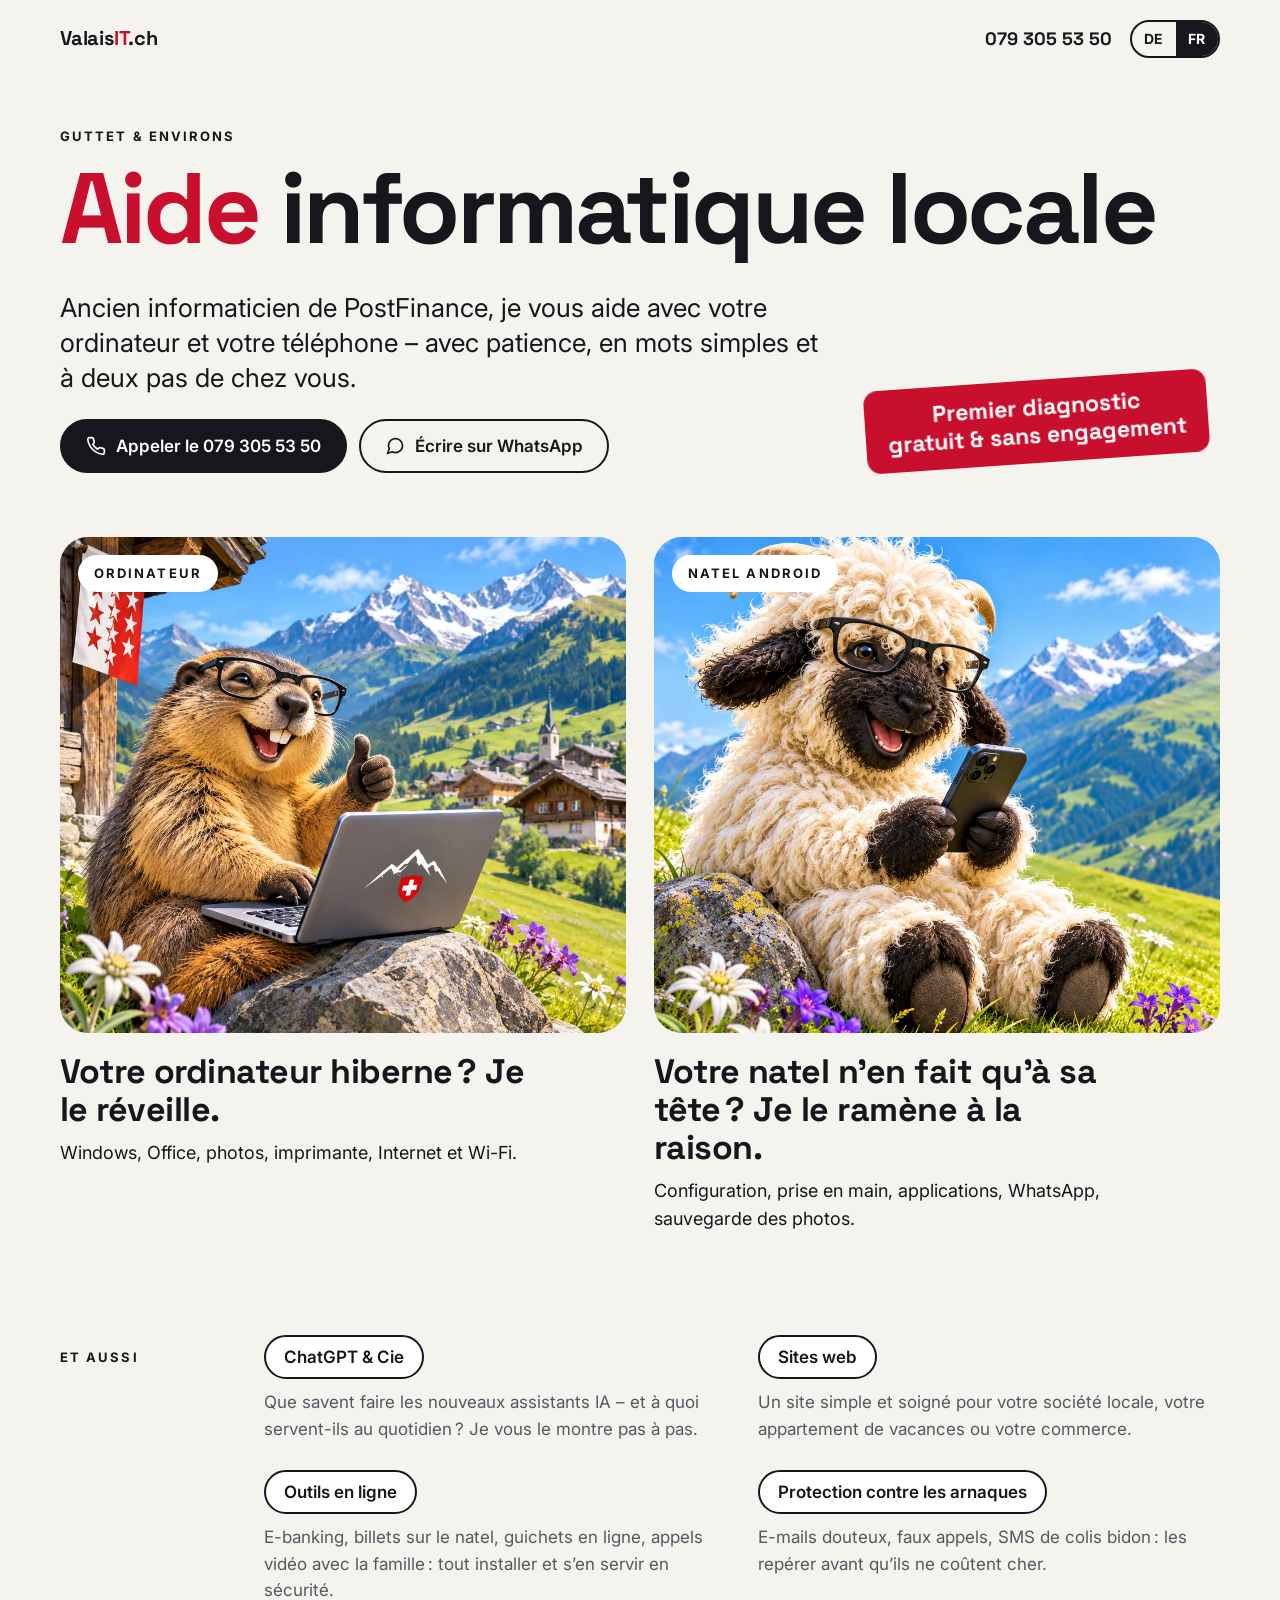
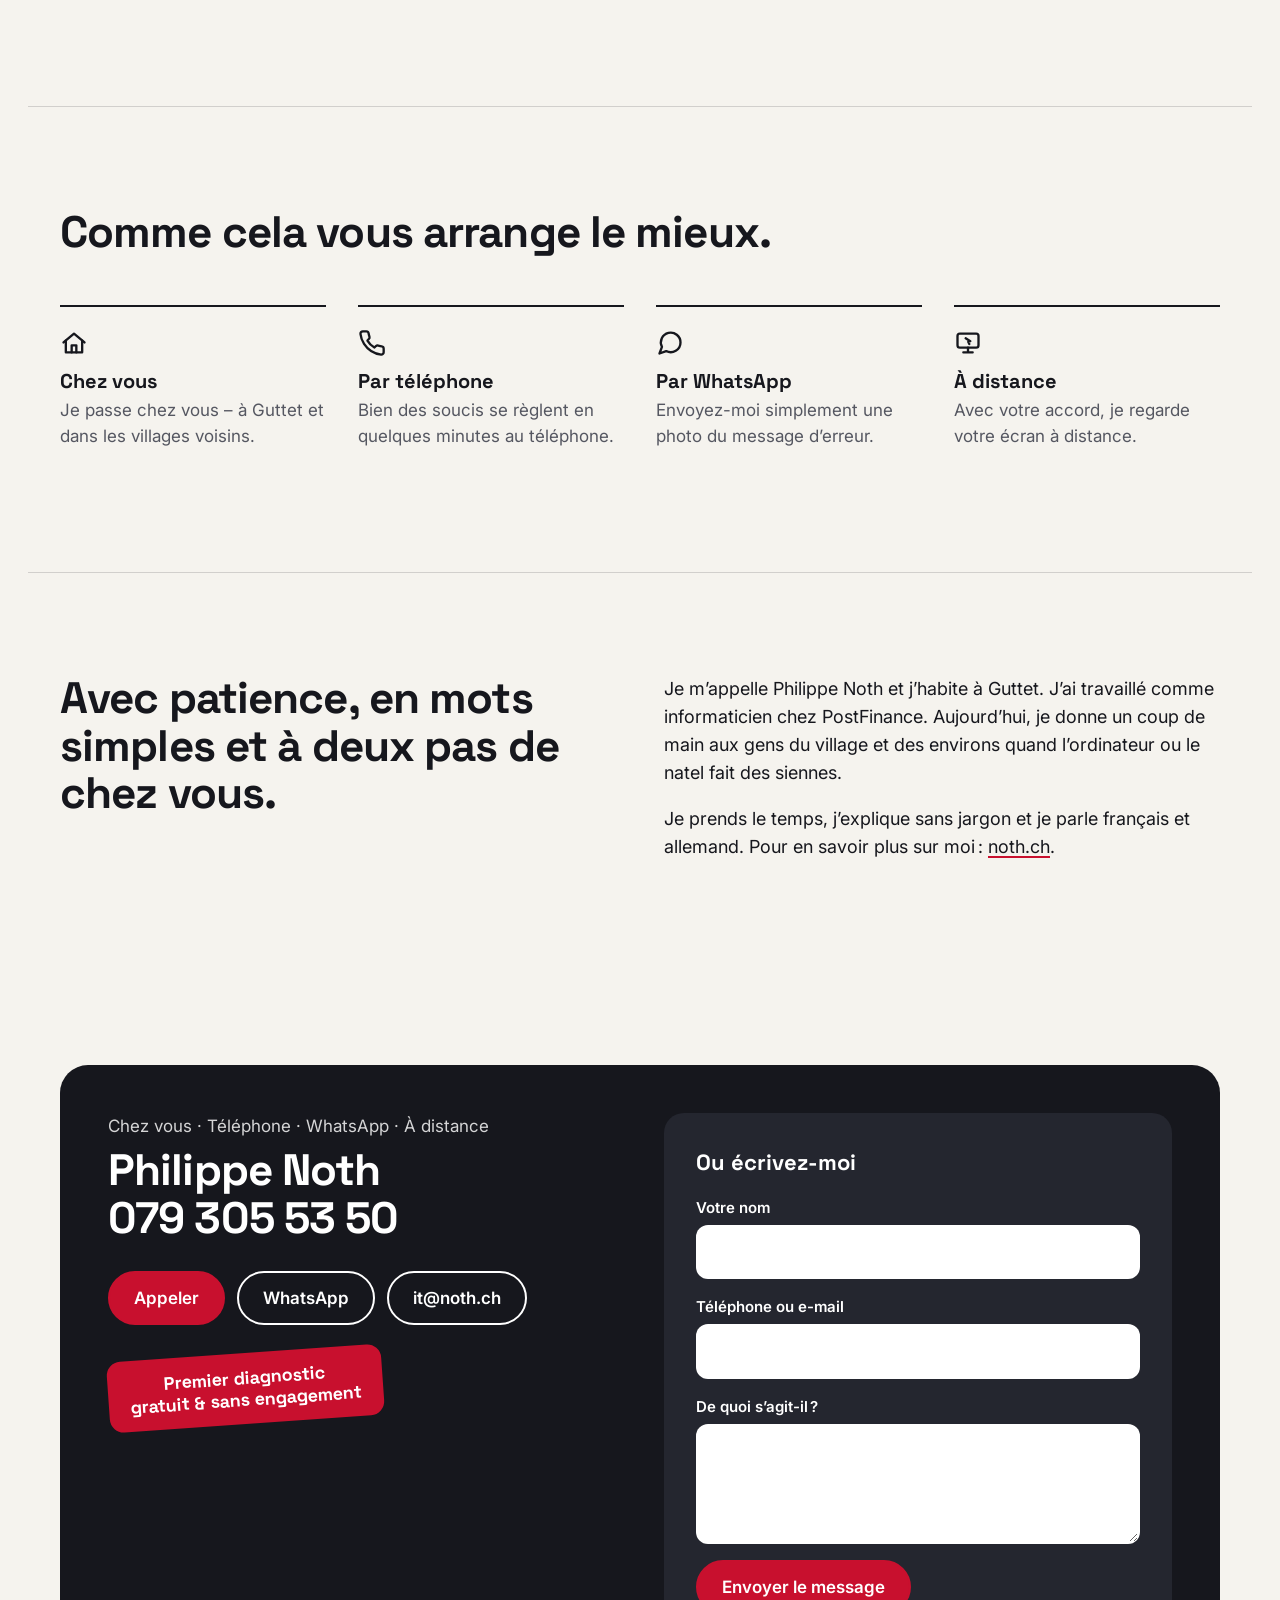
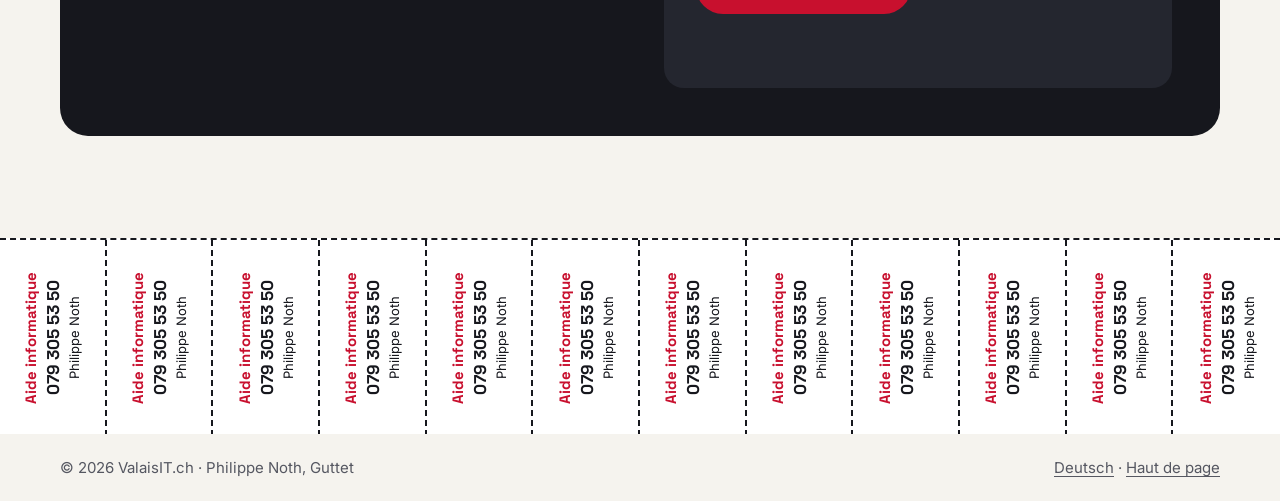
==== fr/index.html @ 15609f89 "Add bilingual one-page site for ValaisIT.ch Static DE/FR page based on the printed notice: hero, mar" ====
<!DOCTYPE html>
<html lang="fr-CH">
<head>
<meta charset="UTF-8">
<meta name="viewport" content="width=device-width, initial-scale=1.0">
<title>ValaisIT.ch – Aide informatique locale à Guttet et environs</title>
<meta name="description" content="Ancien informaticien de PostFinance, je vous aide avec votre ordinateur et votre téléphone – avec patience, en mots simples et à deux pas de chez vous. Premier diagnostic gratuit et sans engagement.">
<link rel="canonical" href="https://valaisit.ch/fr/">
<link rel="alternate" hreflang="de" href="https://valaisit.ch/de/">
<link rel="alternate" hreflang="fr" href="https://valaisit.ch/fr/">
<link rel="alternate" hreflang="x-default" href="https://valaisit.ch/de/">
<meta property="og:title" content="ValaisIT.ch – Aide informatique locale">
<meta property="og:description" content="Un coup de main pour l’ordinateur et le téléphone, à Guttet et environs. Premier diagnostic gratuit et sans engagement.">
<meta property="og:type" content="website">
<meta property="og:url" content="https://valaisit.ch/fr/">
<meta property="og:image" content="https://valaisit.ch/images/og.jpg">
<meta property="og:locale" content="fr_CH">
<link rel="icon" type="image/svg+xml" href="../assets/favicon.svg">
<link rel="preconnect" href="https://fonts.googleapis.com">
<link rel="preconnect" href="https://fonts.gstatic.com" crossorigin>
<link href="https://fonts.googleapis.com/css2?family=Inter:wght@400;600;700&family=Space+Grotesk:wght@700&display=swap" rel="stylesheet">
<link rel="stylesheet" href="../css/style.css">
<script type="application/ld+json">
{
  "@context": "https://schema.org",
  "@type": "LocalBusiness",
  "name": "ValaisIT.ch – Aide informatique locale",
  "url": "https://valaisit.ch/fr/",
  "image": "https://valaisit.ch/images/og.jpg",
  "telephone": "+41793055350",
  "email": "it@noth.ch",
  "founder": { "@type": "Person", "name": "Philippe Noth" },
  "address": { "@type": "PostalAddress", "addressLocality": "Guttet", "addressRegion": "VS", "addressCountry": "CH" },
  "areaServed": "Guttet et environs",
  "knowsLanguage": ["de", "fr"]
}
</script>
</head>
<body id="top">

<header class="wrap site-header">
  <a class="brand" href="index.html">Valais<span class="red">IT</span>.ch</a>
  <div class="header-tools">
    <a class="header-phone" href="tel:+41793055350">079 305 53 50</a>
    <nav class="lang-switch" aria-label="Langue">
      <a href="../de/index.html" lang="de" hreflang="de">DE</a>
      <a href="index.html" lang="fr" aria-current="true">FR</a>
    </nav>
  </div>
</header>

<main>

  <!-- HERO -->
  <section class="wrap hero">
    <span class="label">Guttet &amp; environs</span>
    <h1><span class="red">Aide</span> informatique locale</h1>
    <div class="hero-row">
      <div>
        <p class="lede">Ancien informaticien de PostFinance, je vous aide avec votre ordinateur et votre téléphone – avec patience, en mots simples et à deux pas de chez vous.</p>
        <div class="cta-row">
          <a class="btn btn-solid" href="tel:+41793055350">
            <svg viewBox="0 0 24 24" fill="none" stroke="currentColor" stroke-width="2" stroke-linecap="round" stroke-linejoin="round" aria-hidden="true"><path d="M22 16.9v3a2 2 0 0 1-2.2 2 19.8 19.8 0 0 1-8.6-3.1 19.5 19.5 0 0 1-6-6A19.8 19.8 0 0 1 2.1 4.2 2 2 0 0 1 4.1 2h3a2 2 0 0 1 2 1.7c.1 1 .4 1.9.7 2.8a2 2 0 0 1-.5 2.1L8.1 9.9a16 16 0 0 0 6 6l1.3-1.3a2 2 0 0 1 2.1-.4c.9.3 1.8.6 2.8.7a2 2 0 0 1 1.7 2z"/></svg>
            Appeler le 079 305 53 50
          </a>
          <a class="btn btn-line" href="https://wa.me/41793055350" rel="noopener">
            <svg viewBox="0 0 24 24" fill="none" stroke="currentColor" stroke-width="2" stroke-linecap="round" stroke-linejoin="round" aria-hidden="true"><path d="M21 11.5a8.4 8.4 0 0 1-12.3 7.4L3 21l2.1-5.7A8.4 8.4 0 1 1 21 11.5z"/></svg>
            Écrire sur WhatsApp
          </a>
        </div>
      </div>
      <p class="sticker">Premier diagnostic<br>gratuit &amp; sans engagement</p>
    </div>
  </section>

  <!-- DUO : MARMOTTE + MOUTON -->
  <section class="wrap duo" aria-label="Ordinateur et téléphone">
    <article>
      <div class="duo-figure">
        <img class="pos-marmot" src="../images/murmeltier-laptop.webp" width="1000" height="1094" alt="Une marmotte à lunettes, tout sourire, lève le pouce devant son ordinateur portable ; à l’arrière-plan, un village de montagne valaisan.">
        <span class="label">Ordinateur</span>
      </div>
      <h2>Votre ordinateur hiberne&#8239;? Je le réveille.</h2>
      <p>Windows, Office, photos, imprimante, Internet et Wi-Fi.</p>
    </article>
    <article>
      <div class="duo-figure">
        <img class="pos-sheep" src="../images/schaf-handy.webp" width="1000" height="1000" alt="Un mouton nez noir à lunettes, hilare, pianote sur un smartphone, assis dans un alpage.">
        <span class="label">Natel Android</span>
      </div>
      <h2>Votre natel n’en fait qu’à sa tête&#8239;? Je le ramène à la raison.</h2>
      <p>Configuration, prise en main, applications, WhatsApp, sauvegarde des photos.</p>
    </article>
  </section>

  <!-- ET AUSSI -->
  <section class="wrap band">
    <div class="also">
      <h2 class="label">Et aussi</h2>
      <ul class="also-list">
        <li>
          <span class="pill">ChatGPT &amp; Cie</span>
          <p>Que savent faire les nouveaux assistants IA – et à quoi servent-ils au quotidien&#8239;? Je vous le montre pas à pas.</p>
        </li>
        <li>
          <span class="pill">Sites web</span>
          <p>Un site simple et soigné pour votre société locale, votre appartement de vacances ou votre commerce.</p>
        </li>
        <li>
          <span class="pill">Outils en ligne</span>
          <p>E-banking, billets sur le natel, guichets en ligne, appels vidéo avec la famille&#8239;: tout installer et s’en servir en sécurité.</p>
        </li>
        <li>
          <span class="pill">Protection contre les arnaques</span>
          <p>E-mails douteux, faux appels, SMS de colis bidon&#8239;: les repérer avant qu’ils ne coûtent cher.</p>
        </li>
      </ul>
    </div>
  </section>

  <!-- COMMENT J’AIDE -->
  <section class="wrap band band-rule">
    <h2 class="h2">Comme cela vous arrange le mieux.</h2>
    <ul class="ways-list">
      <li>
        <svg viewBox="0 0 24 24" fill="none" stroke="currentColor" stroke-width="2" stroke-linecap="round" stroke-linejoin="round" aria-hidden="true"><path d="M3 11.5 12 4l9 7.5"/><path d="M5 10v10h14V10"/><path d="M10 20v-6h4v6"/></svg>
        <h3>Chez vous</h3>
        <p>Je passe chez vous – à Guttet et dans les villages voisins.</p>
      </li>
      <li>
        <svg viewBox="0 0 24 24" fill="none" stroke="currentColor" stroke-width="2" stroke-linecap="round" stroke-linejoin="round" aria-hidden="true"><path d="M22 16.9v3a2 2 0 0 1-2.2 2 19.8 19.8 0 0 1-8.6-3.1 19.5 19.5 0 0 1-6-6A19.8 19.8 0 0 1 2.1 4.2 2 2 0 0 1 4.1 2h3a2 2 0 0 1 2 1.7c.1 1 .4 1.9.7 2.8a2 2 0 0 1-.5 2.1L8.1 9.9a16 16 0 0 0 6 6l1.3-1.3a2 2 0 0 1 2.1-.4c.9.3 1.8.6 2.8.7a2 2 0 0 1 1.7 2z"/></svg>
        <h3>Par téléphone</h3>
        <p>Bien des soucis se règlent en quelques minutes au téléphone.</p>
      </li>
      <li>
        <svg viewBox="0 0 24 24" fill="none" stroke="currentColor" stroke-width="2" stroke-linecap="round" stroke-linejoin="round" aria-hidden="true"><path d="M21 11.5a8.4 8.4 0 0 1-12.3 7.4L3 21l2.1-5.7A8.4 8.4 0 1 1 21 11.5z"/></svg>
        <h3>Par WhatsApp</h3>
        <p>Envoyez-moi simplement une photo du message d’erreur.</p>
      </li>
      <li>
        <svg viewBox="0 0 24 24" fill="none" stroke="currentColor" stroke-width="2" stroke-linecap="round" stroke-linejoin="round" aria-hidden="true"><rect x="3" y="4" width="18" height="12" rx="2"/><path d="M8 20h8M12 16v4"/><path d="m10 8 4 2.5-1.8.5.9 1.8"/></svg>
        <h3>À distance</h3>
        <p>Avec votre accord, je regarde votre écran à distance.</p>
      </li>
    </ul>
  </section>

  <!-- À PROPOS -->
  <section class="wrap band band-rule">
    <div class="about">
      <h2 class="h2">Avec patience, en mots simples et à deux pas de chez vous.</h2>
      <div class="about-text">
        <p>Je m’appelle Philippe Noth et j’habite à Guttet. J’ai travaillé comme informaticien chez PostFinance. Aujourd’hui, je donne un coup de main aux gens du village et des environs quand l’ordinateur ou le natel fait des siennes.</p>
        <p>Je prends le temps, j’explique sans jargon et je parle français et allemand. Pour en savoir plus sur moi&#8239;: <a href="https://noth.ch" rel="noopener">noth.ch</a>.</p>
      </div>
    </div>
  </section>

  <!-- CONTACT -->
  <section class="wrap band" id="kontakt">
    <div class="contact-panel">
      <div>
        <p class="contact-modes">Chez vous · Téléphone · WhatsApp · À distance</p>
        <h2 class="contact-name">Philippe Noth<br><a href="tel:+41793055350">079 305 53 50</a></h2>
        <div class="contact-actions">
          <a class="btn btn-red" href="tel:+41793055350">Appeler</a>
          <a class="btn btn-line" href="https://wa.me/41793055350" rel="noopener">WhatsApp</a>
          <a class="btn btn-line" href="mailto:it@noth.ch">it@noth.ch</a>
        </div>
        <p class="contact-note"><span class="sticker">Premier diagnostic<br>gratuit &amp; sans engagement</span></p>
      </div>

      <form class="contact-form" action="../contact.php" method="post" data-contact-form
            data-ok="Message envoyé. Je vous réponds dès que possible."
            data-error="Le message n’a pas pu être envoyé. Appelez-moi au 079 305 53 50."
            data-sending="Envoi en cours…">
        <h3>Ou écrivez-moi</h3>
        <input type="hidden" name="lang" value="fr">
        <div class="hp" aria-hidden="true">
          <label for="website">Site web</label>
          <input type="text" id="website" name="website" tabindex="-1" autocomplete="off">
        </div>
        <div class="field">
          <label for="name">Votre nom</label>
          <input type="text" id="name" name="name" autocomplete="name" required maxlength="100">
        </div>
        <div class="field">
          <label for="reach">Téléphone ou e-mail</label>
          <input type="text" id="reach" name="reach" required maxlength="120">
        </div>
        <div class="field">
          <label for="message">De quoi s’agit-il&#8239;?</label>
          <textarea id="message" name="message" required maxlength="3000"></textarea>
        </div>
        <button class="btn btn-red" type="submit">Envoyer le message</button>
        <p class="form-status" role="status" aria-live="polite"></p>
      </form>
    </div>
  </section>

</main>

<!-- LANGUETTES DÉTACHABLES -->
<nav class="tearoff" aria-label="Numéro de téléphone à emporter">
  <a href="tel:+41793055350" aria-label="Appeler Philippe Noth, aide informatique : 079 305 53 50"><span><b>Aide informatique</b><strong>079 305 53 50</strong><small>Philippe Noth</small></span></a>
  <a href="tel:+41793055350" tabindex="-1" aria-hidden="true"><span><b>Aide informatique</b><strong>079 305 53 50</strong><small>Philippe Noth</small></span></a>
  <a href="tel:+41793055350" tabindex="-1" aria-hidden="true"><span><b>Aide informatique</b><strong>079 305 53 50</strong><small>Philippe Noth</small></span></a>
  <a href="tel:+41793055350" tabindex="-1" aria-hidden="true"><span><b>Aide informatique</b><strong>079 305 53 50</strong><small>Philippe Noth</small></span></a>
  <a href="tel:+41793055350" tabindex="-1" aria-hidden="true"><span><b>Aide informatique</b><strong>079 305 53 50</strong><small>Philippe Noth</small></span></a>
  <a href="tel:+41793055350" tabindex="-1" aria-hidden="true"><span><b>Aide informatique</b><strong>079 305 53 50</strong><small>Philippe Noth</small></span></a>
  <a href="tel:+41793055350" tabindex="-1" aria-hidden="true"><span><b>Aide informatique</b><strong>079 305 53 50</strong><small>Philippe Noth</small></span></a>
  <a href="tel:+41793055350" tabindex="-1" aria-hidden="true"><span><b>Aide informatique</b><strong>079 305 53 50</strong><small>Philippe Noth</small></span></a>
  <a href="tel:+41793055350" tabindex="-1" aria-hidden="true"><span><b>Aide informatique</b><strong>079 305 53 50</strong><small>Philippe Noth</small></span></a>
  <a href="tel:+41793055350" tabindex="-1" aria-hidden="true"><span><b>Aide informatique</b><strong>079 305 53 50</strong><small>Philippe Noth</small></span></a>
  <a href="tel:+41793055350" tabindex="-1" aria-hidden="true"><span><b>Aide informatique</b><strong>079 305 53 50</strong><small>Philippe Noth</small></span></a>
  <a href="tel:+41793055350" tabindex="-1" aria-hidden="true"><span><b>Aide informatique</b><strong>079 305 53 50</strong><small>Philippe Noth</small></span></a>
</nav>

<footer class="wrap site-footer">
  <span>© 2026 ValaisIT.ch · Philippe Noth, Guttet</span>
  <span><a href="../de/index.html" lang="de" hreflang="de">Deutsch</a> · <a href="#top">Haut de page</a></span>
</footer>

<script src="../js/script.js" defer></script>
</body>
</html>
---- css/style.css ----
/* ==========================================================================
   ValaisIT.ch — one stylesheet, no framework, no build step
   1. Tokens  2. Reset + base  3. Shared pieces  4. Header  5. Hero
   6. Duo (marmot + sheep)  7. Also  8. Ways  9. About  10. Contact
   11. Tear-off strip + footer  12. Motion  13. Breakpoints
   ========================================================================== */

/* ============ 1. TOKENS ============ */
:root {
  --paper: #F5F3EE;   /* notice-board paper */
  --white: #FFFFFF;
  --ink:   #16171D;   /* text + contact panel */
  --coal:  #24262F;   /* form panel on ink */
  --red:   #C8102E;   /* Valais red */
  --red-d: #A50D26;
  --muted: #555761;
  --rule:  rgba(22, 23, 29, 0.16);

  --display: 'Space Grotesk', system-ui, sans-serif;
  --body:    'Inter', system-ui, sans-serif;

  --wrap: 1160px;
  --gutter: 20px;
  --radius: 28px;
}

/* ============ 2. RESET + BASE ============ */
*, *::before, *::after { box-sizing: border-box; margin: 0; padding: 0; }
html { scroll-behavior: smooth; -webkit-text-size-adjust: 100%; }
body {
  font-family: var(--body);
  font-size: 1.0625rem;
  line-height: 1.55;
  background: var(--paper);
  color: var(--ink);
  -webkit-font-smoothing: antialiased;
}
a { color: inherit; }
img, svg { display: block; max-width: 100%; }
button, input, textarea { font: inherit; color: inherit; }
:focus-visible { outline: 3px solid var(--red); outline-offset: 3px; border-radius: 4px; }

/* ============ 3. SHARED PIECES ============ */
.wrap {
  width: 100%;
  max-width: calc(var(--wrap) + 2 * var(--gutter));
  margin-inline: auto;
  padding-inline: var(--gutter);
}
.band { padding-block: clamp(56px, 8vw, 104px); }
.band-rule { border-top: 1px solid var(--rule); }

.red { color: var(--red); }

/* small tracked label — taken straight from the printed notice */
.label {
  font-size: 0.8125rem;
  font-weight: 700;
  letter-spacing: 0.16em;
  text-transform: uppercase;
}

.h2 {
  font-family: var(--display);
  font-weight: 700;
  font-size: clamp(1.75rem, 3.6vw, 2.75rem);
  line-height: 1.08;
  letter-spacing: -0.02em;
  max-width: 20em;
}

.btn {
  display: inline-flex;
  align-items: center;
  gap: 10px;
  min-height: 52px;
  padding: 12px 24px;
  border: 2px solid var(--ink);
  border-radius: 999px;
  font-weight: 600;
  font-size: 1.0625rem;
  text-decoration: none;
  cursor: pointer;
  transition: background-color .15s ease, color .15s ease, border-color .15s ease;
}
.btn svg { width: 20px; height: 20px; flex-shrink: 0; }
.btn-solid { background: var(--ink); color: var(--white); }
.btn-line  { background: transparent; color: var(--ink); }
.btn-red   { background: var(--red); border-color: var(--red); color: var(--white); }
@media (hover: hover) {
  .btn-solid:hover { background: var(--red); border-color: var(--red); }
  .btn-line:hover  { background: var(--ink); color: var(--white); }
  .btn-red:hover   { background: var(--red-d); border-color: var(--red-d); }
}

/* the red "first diagnosis free" sticker */
.sticker {
  display: inline-block;
  padding: 14px 22px;
  background: var(--red);
  color: var(--white);
  border-radius: 14px;
  font-family: var(--display);
  font-weight: 700;
  font-size: clamp(1.125rem, 2vw, 1.4375rem);
  line-height: 1.2;
  text-align: center;
  transform: rotate(-4deg);
}

/* ============ 4. HEADER ============ */
.site-header {
  display: flex;
  align-items: center;
  justify-content: space-between;
  gap: 16px;
  padding-block: 20px;
}
.brand {
  font-family: var(--display);
  font-weight: 700;
  font-size: 1.25rem;
  letter-spacing: -0.01em;
  text-decoration: none;
}
.header-tools { display: flex; align-items: center; gap: 18px; }
.lang-switch {
  display: flex;
  border: 2px solid var(--ink);
  border-radius: 999px;
  overflow: hidden;
  font-weight: 700;
  font-size: 0.875rem;
}
.lang-switch a {
  padding: 6px 12px;
  text-decoration: none;
  letter-spacing: 0.04em;
}
.lang-switch a[aria-current="true"] { background: var(--ink); color: var(--white); }
.lang-switch a:focus-visible { outline-offset: -3px; }
.header-phone {
  display: none;
  font-family: var(--display);
  font-weight: 700;
  font-size: 1.125rem;
  text-decoration: none;
  white-space: nowrap;
}
@media (hover: hover) { .header-phone:hover { color: var(--red); } }

/* ============ 5. HERO ============ */
.hero { padding-top: clamp(20px, 4vw, 48px); padding-bottom: clamp(36px, 5vw, 64px); }
.hero .label { display: block; margin-bottom: 14px; }
.hero h1 {
  font-family: var(--display);
  font-weight: 700;
  font-size: clamp(2.5rem, 10.6vw, 6.25rem);
  line-height: 0.98;
  letter-spacing: -0.035em;
  hyphens: manual;
}
.hero-row {
  display: flex;
  flex-direction: column;
  gap: 28px;
  margin-top: clamp(20px, 3vw, 32px);
}
.lede {
  font-size: clamp(1.1875rem, 2.3vw, 1.625rem);
  line-height: 1.35;
  max-width: 31em;
}
.cta-row { display: flex; flex-wrap: wrap; gap: 12px; margin-top: 24px; }
.hero .sticker { align-self: flex-start; margin-left: 6px; }

/* ============ 6. DUO ============ */
.duo { display: grid; gap: 40px 28px; }
.duo-figure {
  position: relative;
  border-radius: var(--radius);
  overflow: hidden;
  aspect-ratio: 8 / 7;
  background: #9CC3E6;
}
.duo-figure img { width: 100%; height: 100%; object-fit: cover; }
.duo-figure .pos-marmot { object-position: 50% 22%; }
.duo-figure .pos-sheep  { object-position: 50% 30%; }
.duo-figure .label {
  position: absolute;
  top: 18px; left: 18px;
  padding: 8px 16px;
  background: var(--white);
  border-radius: 999px;
}
.duo h2 {
  margin-top: 20px;
  font-family: var(--display);
  font-weight: 700;
  font-size: clamp(1.5rem, 2.8vw, 2.125rem);
  line-height: 1.12;
  letter-spacing: -0.015em;
  max-width: 14em;
}
.duo p { margin-top: 10px; max-width: 26em; font-size: 1.125rem; }

/* ============ 7. ALSO ============ */
.also { display: grid; gap: 24px; }
.also-list { list-style: none; display: grid; gap: 28px 32px; }
.also-list li { max-width: 30em; }
.pill {
  display: inline-block;
  padding: 7px 18px;
  border: 2px solid var(--ink);
  border-radius: 999px;
  background: var(--white);
  font-weight: 600;
  font-size: 1.0625rem;
}
.also-list p { margin-top: 10px; color: var(--muted); }

/* ============ 8. WAYS ============ */
.ways-list { list-style: none; display: grid; gap: 0 32px; margin-top: clamp(28px, 4vw, 48px); }
.ways-list li {
  display: grid;
  grid-template-columns: 36px 1fr;
  gap: 4px 16px;
  padding-block: 20px;
  border-top: 2px solid var(--ink);
}
.ways-list svg { width: 28px; height: 28px; grid-row: span 2; margin-top: 2px; }
.ways-list h3 { font-family: var(--display); font-weight: 700; font-size: 1.25rem; line-height: 1.2; }
.ways-list p { color: var(--muted); grid-column: 2; }

/* ============ 9. ABOUT ============ */
.about { display: grid; gap: 24px; }
.about-text { max-width: 36em; font-size: 1.125rem; }
.about-text p + p { margin-top: 1em; }
.about-text a { text-decoration-color: var(--red); text-decoration-thickness: 2px; text-underline-offset: 3px; }

/* ============ 10. CONTACT ============ */
.contact-panel {
  display: grid;
  gap: 36px;
  padding: clamp(24px, 4vw, 48px);
  background: var(--ink);
  color: var(--white);
  border-radius: var(--radius);
}
.contact-modes { color: rgba(255, 255, 255, 0.82); }
.contact-name {
  margin-top: 6px;
  font-family: var(--display);
  font-weight: 700;
  font-size: clamp(1.75rem, 4.4vw, 2.75rem);
  line-height: 1.1;
  letter-spacing: -0.02em;
}
.contact-name a { text-decoration: none; white-space: nowrap; }
@media (hover: hover) { .contact-name a:hover { text-decoration: underline; text-decoration-color: var(--red); } }
.contact-actions { display: flex; flex-wrap: wrap; gap: 12px; margin-top: 28px; }
.contact-panel .btn-line { border-color: var(--white); color: var(--white); }
@media (hover: hover) { .contact-panel .btn-line:hover { background: var(--white); color: var(--ink); } }
.contact-panel :focus-visible { outline-color: var(--white); }
.contact-note { margin-top: 28px; }
.contact-note .sticker { font-size: 1.125rem; }

.contact-form {
  display: grid;
  gap: 16px;
  padding: clamp(20px, 3vw, 32px);
  background: var(--coal);
  border-radius: 20px;
}
.contact-form h3 { font-family: var(--display); font-weight: 700; font-size: 1.375rem; }
.field { display: grid; gap: 6px; }
.field label { font-weight: 600; font-size: 0.9375rem; }
.field input, .field textarea {
  width: 100%;
  padding: 12px 14px;
  background: var(--white);
  color: var(--ink);
  border: 2px solid transparent;
  border-radius: 12px;
}
.field textarea { min-height: 120px; resize: vertical; }
.field input:focus-visible, .field textarea:focus-visible { outline: none; border-color: var(--red); box-shadow: 0 0 0 3px rgba(255,255,255,.5); }
.hp { position: absolute; left: -9999px; width: 1px; height: 1px; overflow: hidden; }
.form-status { min-height: 1.5em; font-weight: 600; }
.form-status[data-state="ok"]    { color: #9BE3B0; }
.form-status[data-state="error"] { color: #FFB3BE; }
.contact-form .btn { justify-self: start; }
.contact-form .btn[disabled] { opacity: .6; cursor: progress; }

/* ============ 11. TEAR-OFF STRIP + FOOTER ============ */
.tearoff {
  display: flex;
  flex-wrap: wrap;
  height: 196px;
  overflow: hidden;
  border-top: 2px dashed var(--ink);
  background: var(--white);
}
.tearoff a {
  flex: 1 0 92px;
  height: 196px;
  display: flex;
  align-items: center;
  justify-content: center;
  border-right: 2px dashed var(--ink);
  text-decoration: none;
  transform-origin: 50% 0;
  transition: transform .2s ease, background-color .2s ease;
}
.tearoff a:last-child { border-right: 0; }
.tearoff span {
  writing-mode: vertical-rl;
  transform: rotate(180deg);
  display: flex;
  flex-direction: column;
  align-items: center;
  gap: 2px;
  line-height: 1.25;
  white-space: nowrap;
}
.tearoff b { font-family: var(--display); font-weight: 700; font-size: 0.9375rem; color: var(--red); }
.tearoff strong { font-family: var(--display); font-weight: 700; font-size: 1.0625rem; }
.tearoff small { font-size: 0.8125rem; }
@media (hover: hover) {
  .tearoff a:hover { transform: rotate(2.5deg) translateY(8px); background: var(--paper); }
}
.tearoff a:focus-visible { outline-offset: -5px; }

.site-footer {
  display: flex;
  flex-wrap: wrap;
  justify-content: space-between;
  gap: 8px 24px;
  padding-block: 22px;
  font-size: 0.9375rem;
  color: var(--muted);
}
.site-footer a { text-underline-offset: 3px; }

/* ============ 12. MOTION ============ */
/* one moment only: the sticker gets slapped onto the page */
@keyframes stamp {
  0%   { opacity: 0; transform: rotate(-16deg) scale(1.7); }
  70%  { opacity: 1; transform: rotate(-3deg) scale(0.96); }
  100% { opacity: 1; transform: rotate(-4deg) scale(1); }
}
.hero .sticker { animation: stamp .45s cubic-bezier(.2, .9, .3, 1.2) .6s both; }
@media (prefers-reduced-motion: reduce) {
  html { scroll-behavior: auto; }
  .hero .sticker { animation: none; }
  .tearoff a, .btn { transition: none; }
  .tearoff a:hover { transform: none; }
}

/* ============ 13. BREAKPOINTS ============ */
@media (min-width: 640px) {
  :root { --gutter: 32px; }
  .header-phone { display: block; }
  .duo { grid-template-columns: 1fr 1fr; }
  .also-list { grid-template-columns: 1fr 1fr; }
  .ways-list { grid-template-columns: 1fr 1fr; }
}
@media (min-width: 900px) {
  .hero-row { flex-direction: row; align-items: flex-end; justify-content: space-between; }
  .hero .sticker { align-self: flex-end; margin: 0 12px 10px 0; flex-shrink: 0; }
  .also { grid-template-columns: 180px 1fr; }
  .also > .label { padding-top: 12px; }
  .about { grid-template-columns: 1fr 1fr; gap: 48px; }
  .contact-panel { grid-template-columns: 1fr 1fr; gap: 48px; align-items: start; }
}
@media (min-width: 1024px) {
  .ways-list { grid-template-columns: repeat(4, 1fr); }
  .ways-list li { grid-template-columns: 1fr; }
  .ways-list svg { grid-row: auto; margin-bottom: 8px; }
  .ways-list p { grid-column: 1; }
}
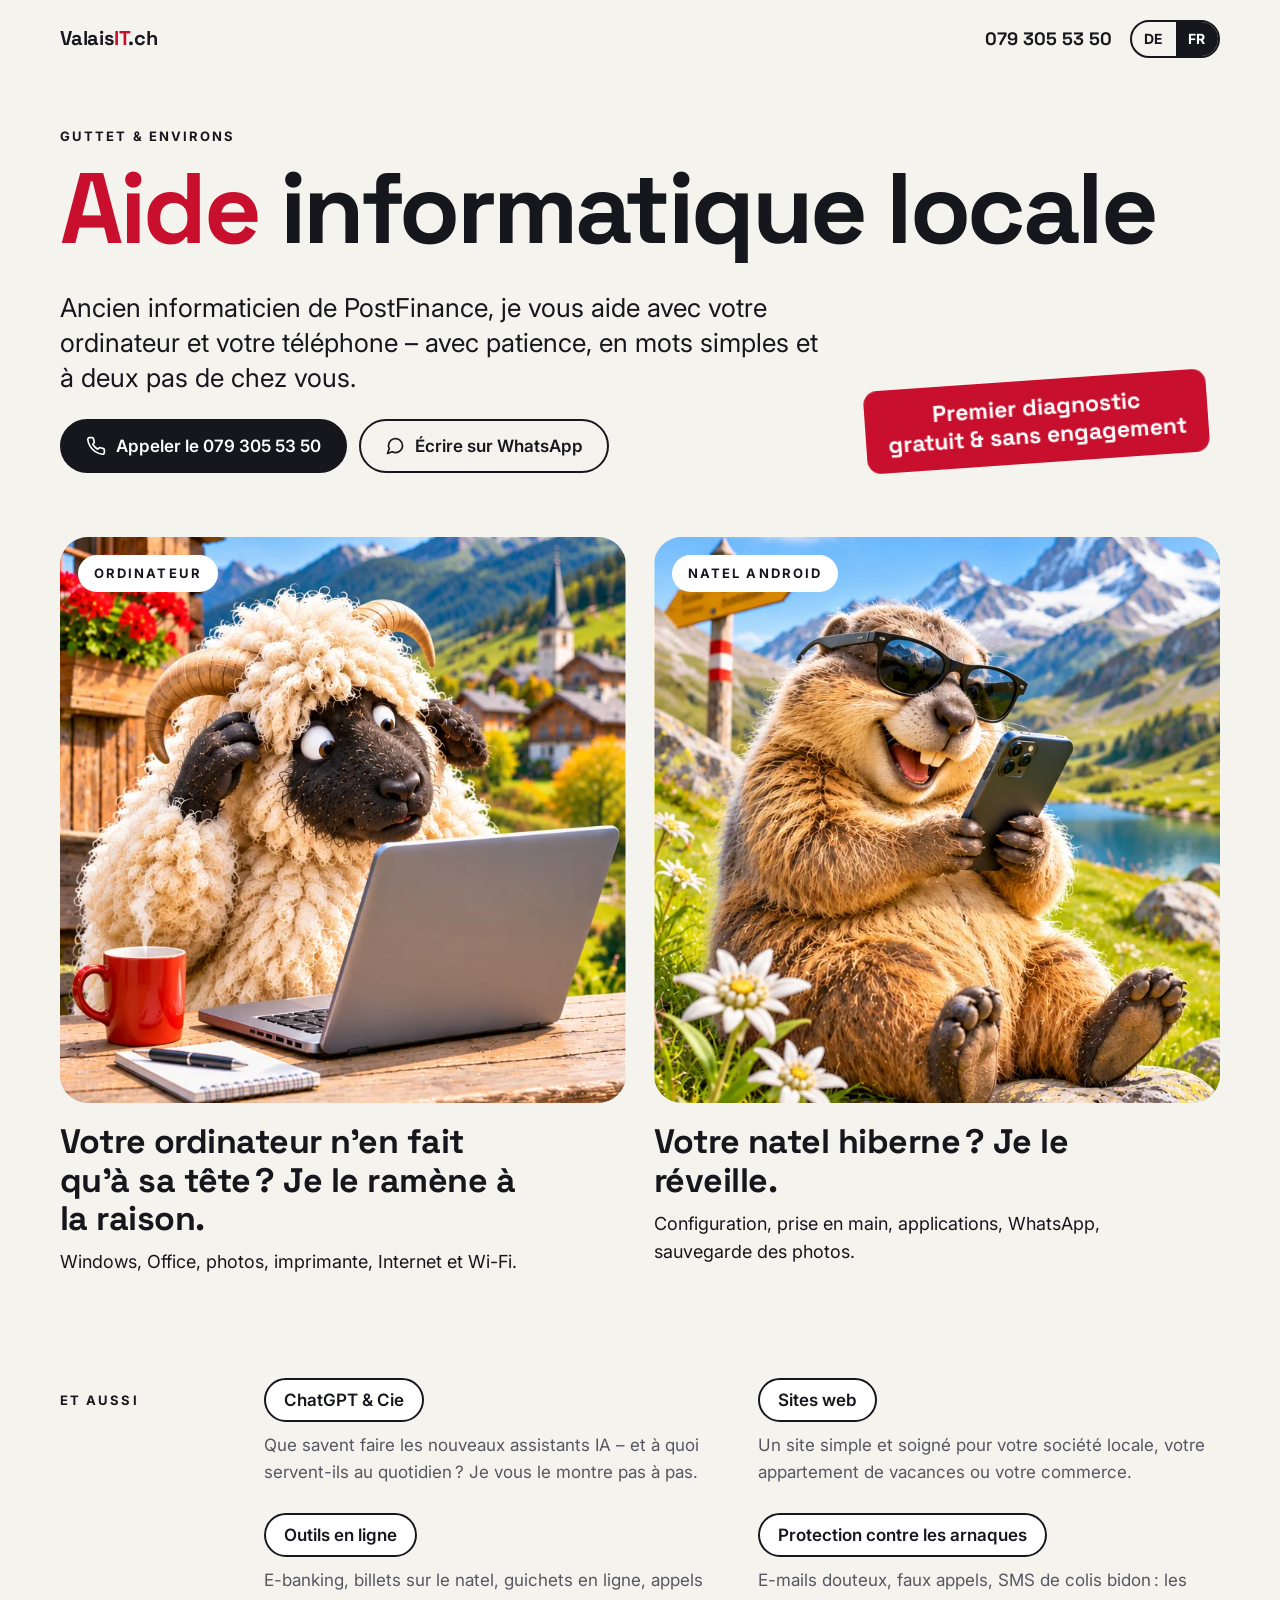
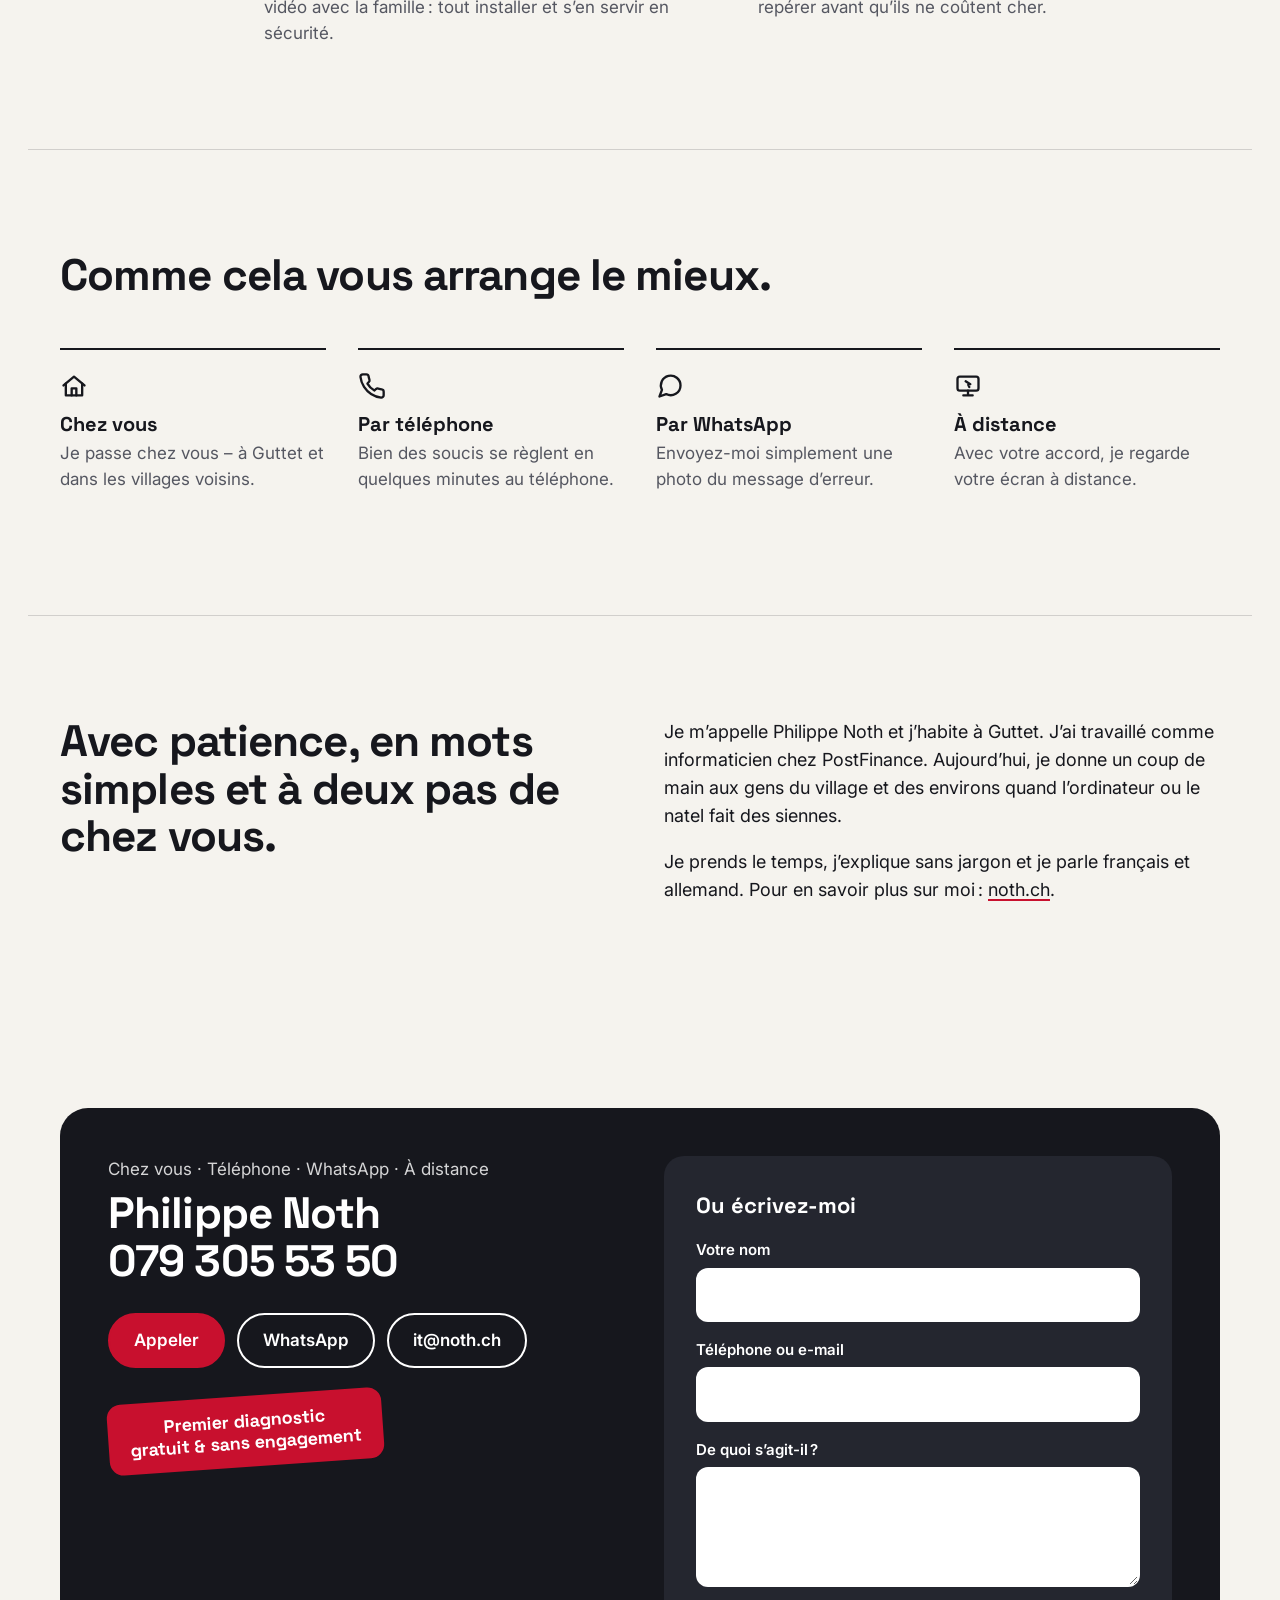
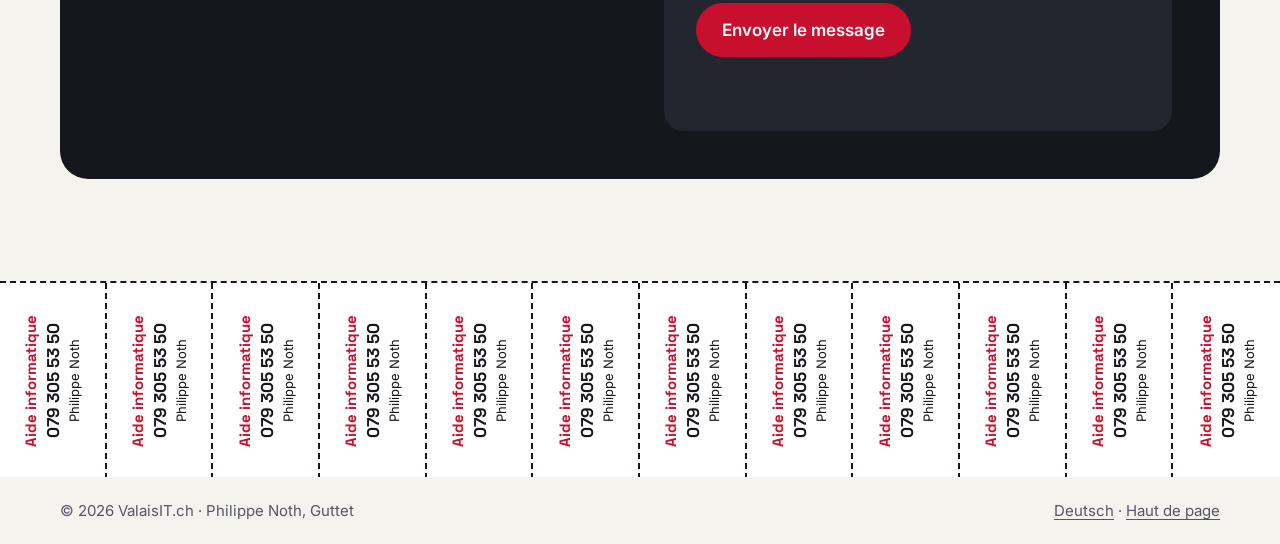
==== commit e131abfd: "Add coming-soon teaser and switch to new sheep and marmot images - coming-soon.html: bilingual tease" ====
--- a/fr/index.html
+++ b/fr/index.html
@@ -73,22 +73,22 @@
     </div>
   </section>
 
-  <!-- DUO : MARMOTTE + MOUTON -->
+  <!-- DUO : MOUTON + MARMOTTE -->
   <section class="wrap duo" aria-label="Ordinateur et téléphone">
     <article>
       <div class="duo-figure">
-        <img class="pos-marmot" src="../images/murmeltier-laptop.webp" width="1000" height="1094" alt="Une marmotte à lunettes, tout sourire, lève le pouce devant son ordinateur portable ; à l’arrière-plan, un village de montagne valaisan.">
+        <img class="pos-sheep" src="../images/schaf-laptop.webp" width="760" height="1024" alt="Un mouton nez noir perplexe se gratte la tête devant un ordinateur portable ; à l’arrière-plan, un village de montagne valaisan.">
         <span class="label">Ordinateur</span>
       </div>
-      <h2>Votre ordinateur hiberne&#8239;? Je le réveille.</h2>
+      <h2>Votre ordinateur n’en fait qu’à sa tête&#8239;? Je le ramène à la raison.</h2>
       <p>Windows, Office, photos, imprimante, Internet et Wi-Fi.</p>
     </article>
     <article>
       <div class="duo-figure">
-        <img class="pos-sheep" src="../images/schaf-handy.webp" width="1000" height="1000" alt="Un mouton nez noir à lunettes, hilare, pianote sur un smartphone, assis dans un alpage.">
+        <img class="pos-marmot" src="../images/murmeltier-handy.webp" width="760" height="1024" alt="Une marmotte hilare à lunettes de soleil pianote sur un smartphone, assise dans un alpage.">
         <span class="label">Natel Android</span>
       </div>
-      <h2>Votre natel n’en fait qu’à sa tête&#8239;? Je le ramène à la raison.</h2>
+      <h2>Votre natel hiberne&#8239;? Je le réveille.</h2>
       <p>Configuration, prise en main, applications, WhatsApp, sauvegarde des photos.</p>
     </article>
   </section>
--- a/css/style.css
+++ b/css/style.css
@@ -180,12 +180,12 @@
   position: relative;
   border-radius: var(--radius);
   overflow: hidden;
-  aspect-ratio: 8 / 7;
+  aspect-ratio: 1 / 1;
   background: #9CC3E6;
 }
 .duo-figure img { width: 100%; height: 100%; object-fit: cover; }
-.duo-figure .pos-marmot { object-position: 50% 22%; }
-.duo-figure .pos-sheep  { object-position: 50% 30%; }
+.duo-figure .pos-marmot { object-position: 50% 45%; }
+.duo-figure .pos-sheep  { object-position: 50% 58%; }
 .duo-figure .label {
   position: absolute;
   top: 18px; left: 18px;
@@ -342,6 +342,27 @@
 }
 .site-footer a { text-underline-offset: 3px; }
 
+/* ============ 11b. COMING SOON (coming-soon.html) ============ */
+/* Bilingual teaser: German line first, French line right under it. */
+.soon-fr {
+  font-family: var(--display);
+  font-weight: 700;
+  font-size: clamp(1.625rem, 5.6vw, 3.5rem);
+  line-height: 1.05;
+  letter-spacing: -0.025em;
+}
+.hero .label span { white-space: nowrap; }
+.soon-duo h2 { max-width: none; }
+.soon-duo h2 span { display: block; color: var(--muted); text-wrap: balance; }
+.soon-close {
+  font-family: var(--display);
+  font-weight: 700;
+  font-size: clamp(2rem, 6.4vw, 4.25rem);
+  line-height: 1.05;
+  letter-spacing: -0.03em;
+}
+.soon-close span { display: block; color: var(--red); }
+
 /* ============ 12. MOTION ============ */
 /* one moment only: the sticker gets slapped onto the page */
 @keyframes stamp {
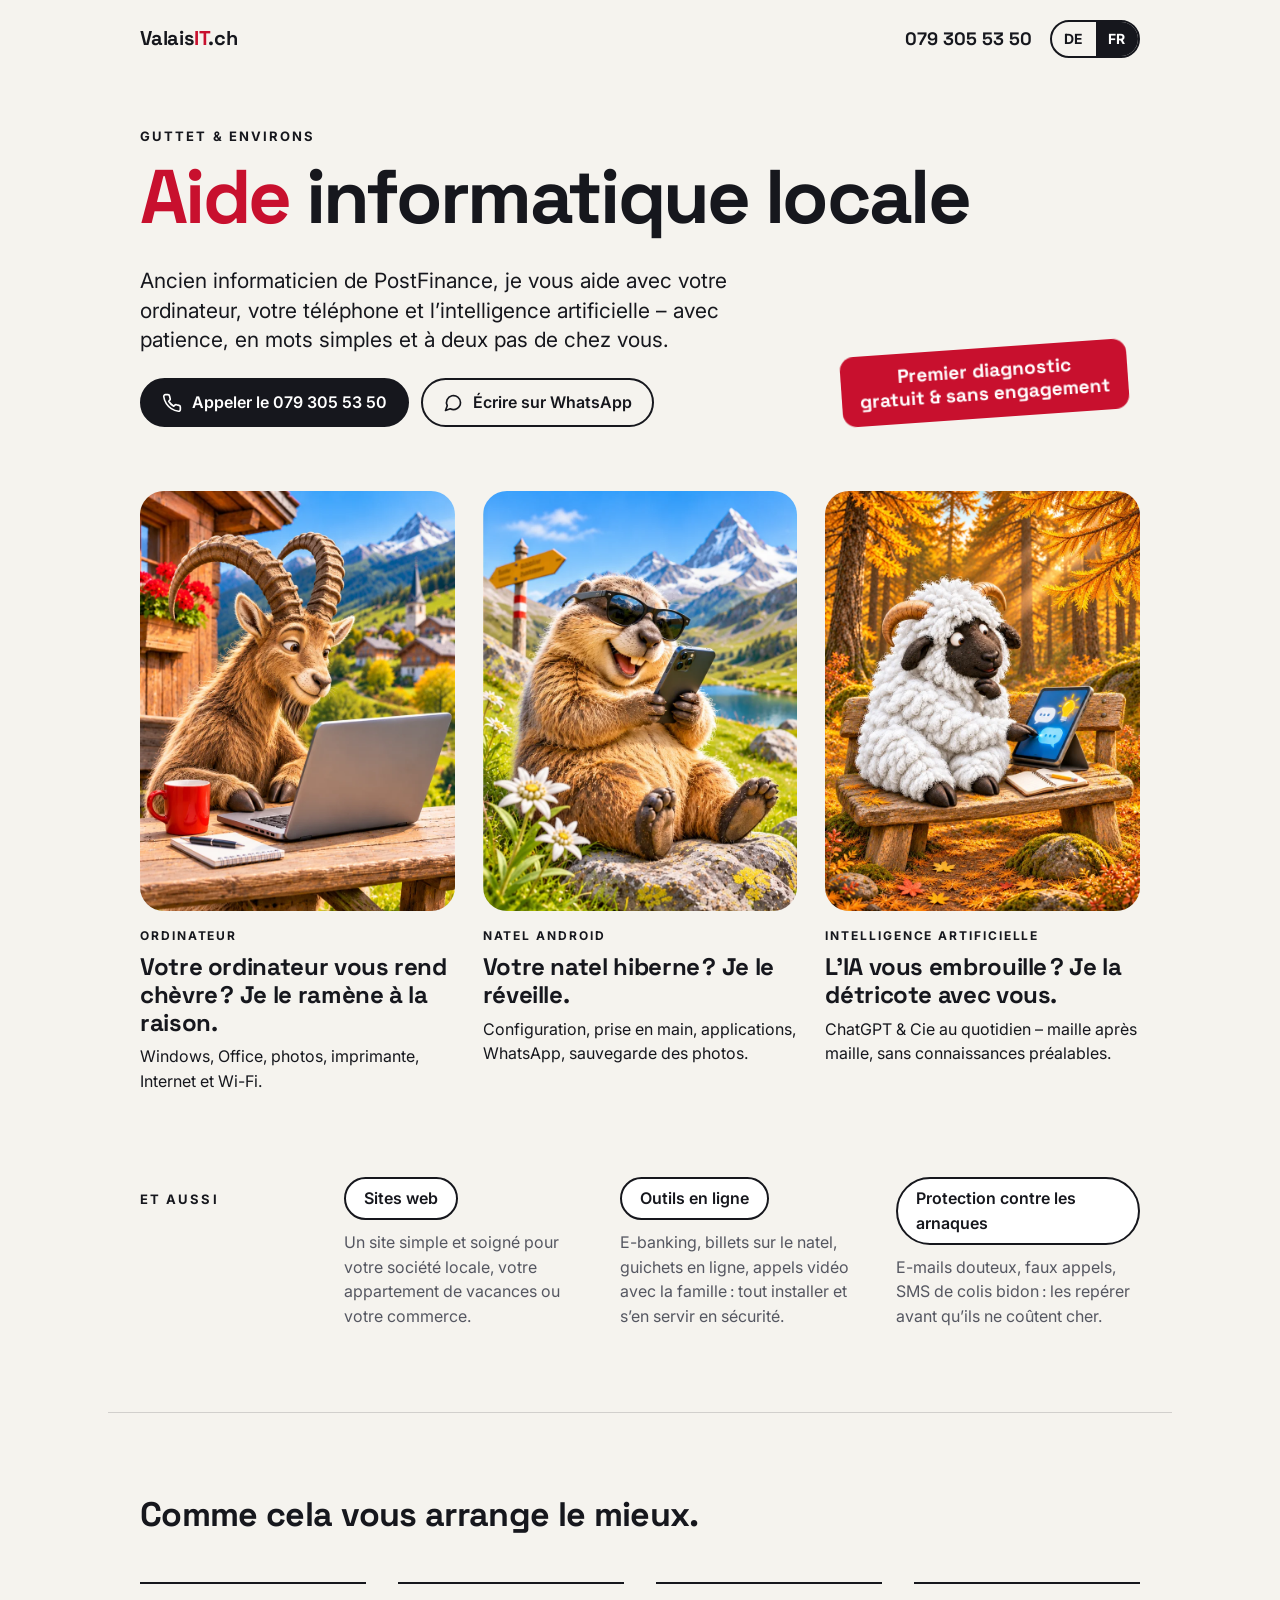
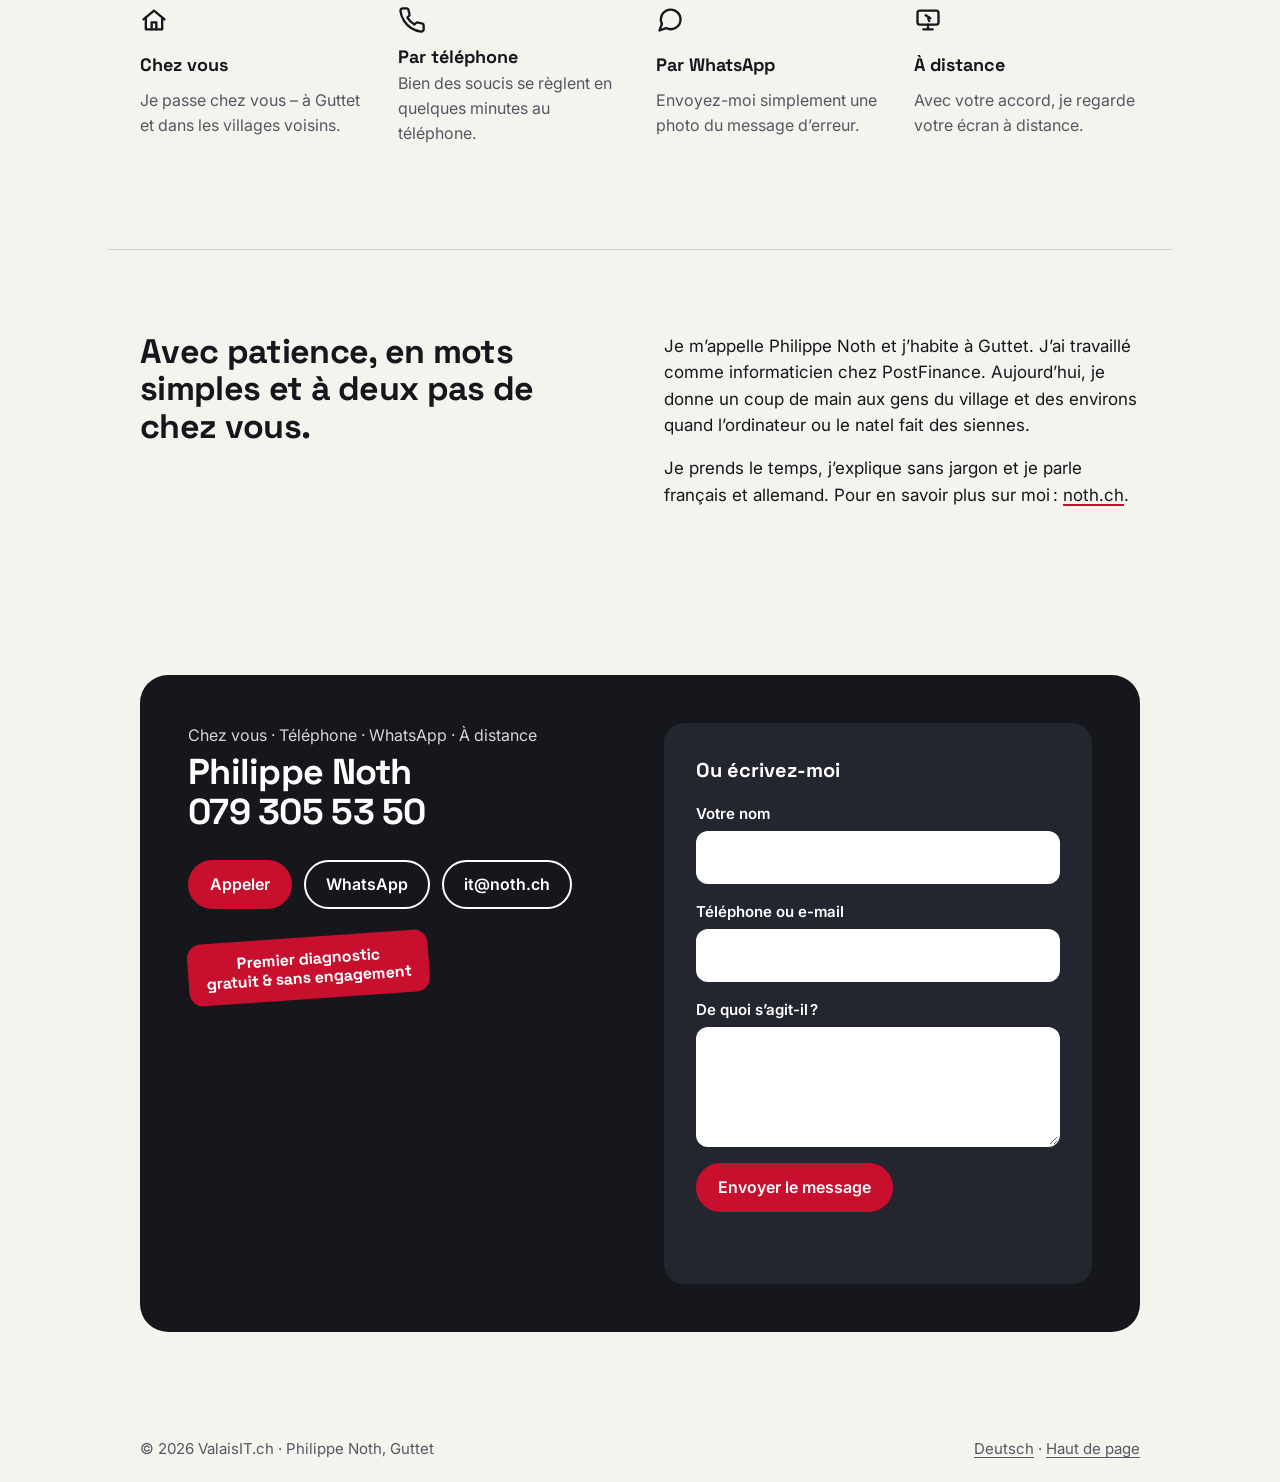
==== commit b7cbf6df: "Add ibex as third character and remove tear-off strip - Ibex for computers, marmot for phones, sheep" ====
--- a/fr/index.html
+++ b/fr/index.html
@@ -4,13 +4,13 @@
 <meta charset="UTF-8">
 <meta name="viewport" content="width=device-width, initial-scale=1.0">
 <title>ValaisIT.ch – Aide informatique locale à Guttet et environs</title>
-<meta name="description" content="Ancien informaticien de PostFinance, je vous aide avec votre ordinateur et votre téléphone – avec patience, en mots simples et à deux pas de chez vous. Premier diagnostic gratuit et sans engagement.">
+<meta name="description" content="Ancien informaticien de PostFinance, je vous aide avec votre ordinateur, votre téléphone et l’intelligence artificielle – avec patience, en mots simples et à deux pas de chez vous. Premier diagnostic gratuit et sans engagement.">
 <link rel="canonical" href="https://valaisit.ch/fr/">
 <link rel="alternate" hreflang="de" href="https://valaisit.ch/de/">
 <link rel="alternate" hreflang="fr" href="https://valaisit.ch/fr/">
 <link rel="alternate" hreflang="x-default" href="https://valaisit.ch/de/">
 <meta property="og:title" content="ValaisIT.ch – Aide informatique locale">
-<meta property="og:description" content="Un coup de main pour l’ordinateur et le téléphone, à Guttet et environs. Premier diagnostic gratuit et sans engagement.">
+<meta property="og:description" content="Un coup de main pour l’ordinateur, le téléphone et l’IA, à Guttet et environs. Premier diagnostic gratuit et sans engagement.">
 <meta property="og:type" content="website">
 <meta property="og:url" content="https://valaisit.ch/fr/">
 <meta property="og:image" content="https://valaisit.ch/images/og.jpg">
@@ -57,7 +57,7 @@
     <h1><span class="red">Aide</span> informatique locale</h1>
     <div class="hero-row">
       <div>
-        <p class="lede">Ancien informaticien de PostFinance, je vous aide avec votre ordinateur et votre téléphone – avec patience, en mots simples et à deux pas de chez vous.</p>
+        <p class="lede">Ancien informaticien de PostFinance, je vous aide avec votre ordinateur, votre téléphone et l’intelligence artificielle – avec patience, en mots simples et à deux pas de chez vous.</p>
         <div class="cta-row">
           <a class="btn btn-solid" href="tel:+41793055350">
             <svg viewBox="0 0 24 24" fill="none" stroke="currentColor" stroke-width="2" stroke-linecap="round" stroke-linejoin="round" aria-hidden="true"><path d="M22 16.9v3a2 2 0 0 1-2.2 2 19.8 19.8 0 0 1-8.6-3.1 19.5 19.5 0 0 1-6-6A19.8 19.8 0 0 1 2.1 4.2 2 2 0 0 1 4.1 2h3a2 2 0 0 1 2 1.7c.1 1 .4 1.9.7 2.8a2 2 0 0 1-.5 2.1L8.1 9.9a16 16 0 0 0 6 6l1.3-1.3a2 2 0 0 1 2.1-.4c.9.3 1.8.6 2.8.7a2 2 0 0 1 1.7 2z"/></svg>
@@ -73,23 +73,37 @@
     </div>
   </section>
 
-  <!-- DUO : MOUTON + MARMOTTE -->
-  <section class="wrap duo" aria-label="Ordinateur et téléphone">
+  <!-- TRIO : BOUQUETIN, MARMOTTE, MOUTON -->
+  <section class="wrap trio" aria-label="Ordinateur, natel et intelligence artificielle">
     <article>
-      <div class="duo-figure">
-        <img class="pos-sheep" src="../images/schaf-laptop.webp" width="760" height="1024" alt="Un mouton nez noir perplexe se gratte la tête devant un ordinateur portable ; à l’arrière-plan, un village de montagne valaisan.">
+      <div class="trio-figure">
+        <img src="../images/steinbock-laptop.webp" width="760" height="1024" alt="Un bouquetin aux grandes cornes, attablé devant un chalet valaisan, regarde son ordinateur portable d’un air curieux.">
+      </div>
+      <div>
         <span class="label">Ordinateur</span>
-      </div>
-      <h2>Votre ordinateur n’en fait qu’à sa tête&#8239;? Je le ramène à la raison.</h2>
-      <p>Windows, Office, photos, imprimante, Internet et Wi-Fi.</p>
+        <h2>Votre ordinateur vous rend chèvre&#8239;? Je le ramène à la raison.</h2>
+        <p>Windows, Office, photos, imprimante, Internet et Wi-Fi.</p>
+      </div>
     </article>
     <article>
-      <div class="duo-figure">
-        <img class="pos-marmot" src="../images/murmeltier-handy.webp" width="760" height="1024" alt="Une marmotte hilare à lunettes de soleil pianote sur un smartphone, assise dans un alpage.">
+      <div class="trio-figure">
+        <img src="../images/murmeltier-handy.webp" width="760" height="1024" alt="Une marmotte hilare à lunettes de soleil pianote sur un smartphone, assise dans un alpage.">
+      </div>
+      <div>
         <span class="label">Natel Android</span>
-      </div>
-      <h2>Votre natel hiberne&#8239;? Je le réveille.</h2>
-      <p>Configuration, prise en main, applications, WhatsApp, sauvegarde des photos.</p>
+        <h2>Votre natel hiberne&#8239;? Je le réveille.</h2>
+        <p>Configuration, prise en main, applications, WhatsApp, sauvegarde des photos.</p>
+      </div>
+    </article>
+    <article>
+      <div class="trio-figure">
+        <img src="../images/schaf-tablet.webp" width="760" height="1024" alt="Un mouton nez noir, assis sur un banc dans une forêt de mélèzes en automne, tapote d’un air songeur une tablette où s’affichent des bulles de dialogue et une ampoule.">
+      </div>
+      <div>
+        <span class="label">Intelligence artificielle</span>
+        <h2>L’IA vous embrouille&#8239;? Je la détricote avec vous.</h2>
+        <p>ChatGPT &amp; Cie au quotidien – maille après maille, sans connaissances préalables.</p>
+      </div>
     </article>
   </section>
 
@@ -98,10 +112,6 @@
     <div class="also">
       <h2 class="label">Et aussi</h2>
       <ul class="also-list">
-        <li>
-          <span class="pill">ChatGPT &amp; Cie</span>
-          <p>Que savent faire les nouveaux assistants IA – et à quoi servent-ils au quotidien&#8239;? Je vous le montre pas à pas.</p>
-        </li>
         <li>
           <span class="pill">Sites web</span>
           <p>Un site simple et soigné pour votre société locale, votre appartement de vacances ou votre commerce.</p>
@@ -200,22 +210,6 @@
 
 </main>
 
-<!-- LANGUETTES DÉTACHABLES -->
-<nav class="tearoff" aria-label="Numéro de téléphone à emporter">
-  <a href="tel:+41793055350" aria-label="Appeler Philippe Noth, aide informatique : 079 305 53 50"><span><b>Aide informatique</b><strong>079 305 53 50</strong><small>Philippe Noth</small></span></a>
-  <a href="tel:+41793055350" tabindex="-1" aria-hidden="true"><span><b>Aide informatique</b><strong>079 305 53 50</strong><small>Philippe Noth</small></span></a>
-  <a href="tel:+41793055350" tabindex="-1" aria-hidden="true"><span><b>Aide informatique</b><strong>079 305 53 50</strong><small>Philippe Noth</small></span></a>
-  <a href="tel:+41793055350" tabindex="-1" aria-hidden="true"><span><b>Aide informatique</b><strong>079 305 53 50</strong><small>Philippe Noth</small></span></a>
-  <a href="tel:+41793055350" tabindex="-1" aria-hidden="true"><span><b>Aide informatique</b><strong>079 305 53 50</strong><small>Philippe Noth</small></span></a>
-  <a href="tel:+41793055350" tabindex="-1" aria-hidden="true"><span><b>Aide informatique</b><strong>079 305 53 50</strong><small>Philippe Noth</small></span></a>
-  <a href="tel:+41793055350" tabindex="-1" aria-hidden="true"><span><b>Aide informatique</b><strong>079 305 53 50</strong><small>Philippe Noth</small></span></a>
-  <a href="tel:+41793055350" tabindex="-1" aria-hidden="true"><span><b>Aide informatique</b><strong>079 305 53 50</strong><small>Philippe Noth</small></span></a>
-  <a href="tel:+41793055350" tabindex="-1" aria-hidden="true"><span><b>Aide informatique</b><strong>079 305 53 50</strong><small>Philippe Noth</small></span></a>
-  <a href="tel:+41793055350" tabindex="-1" aria-hidden="true"><span><b>Aide informatique</b><strong>079 305 53 50</strong><small>Philippe Noth</small></span></a>
-  <a href="tel:+41793055350" tabindex="-1" aria-hidden="true"><span><b>Aide informatique</b><strong>079 305 53 50</strong><small>Philippe Noth</small></span></a>
-  <a href="tel:+41793055350" tabindex="-1" aria-hidden="true"><span><b>Aide informatique</b><strong>079 305 53 50</strong><small>Philippe Noth</small></span></a>
-</nav>
-
 <footer class="wrap site-footer">
   <span>© 2026 ValaisIT.ch · Philippe Noth, Guttet</span>
   <span><a href="../de/index.html" lang="de" hreflang="de">Deutsch</a> · <a href="#top">Haut de page</a></span>
--- a/css/style.css
+++ b/css/style.css
@@ -1,8 +1,8 @@
 /* ==========================================================================
    ValaisIT.ch — one stylesheet, no framework, no build step
    1. Tokens  2. Reset + base  3. Shared pieces  4. Header  5. Hero
-   6. Duo (marmot + sheep)  7. Also  8. Ways  9. About  10. Contact
-   11. Tear-off strip + footer  12. Motion  13. Breakpoints
+   6. Trio (ibex, marmot, sheep)  7. Also  8. Ways  9. About  10. Contact
+   11. Footer  12. Motion  13. Breakpoints
    ========================================================================== */
 
 /* ============ 1. TOKENS ============ */
@@ -19,7 +19,7 @@
   --display: 'Space Grotesk', system-ui, sans-serif;
   --body:    'Inter', system-ui, sans-serif;
 
-  --wrap: 1160px;
+  --wrap: 1000px;
   --gutter: 20px;
   --radius: 28px;
 }
@@ -29,7 +29,7 @@
 html { scroll-behavior: smooth; -webkit-text-size-adjust: 100%; }
 body {
   font-family: var(--body);
-  font-size: 1.0625rem;
+  font-size: 1rem;
   line-height: 1.55;
   background: var(--paper);
   color: var(--ink);
@@ -47,7 +47,7 @@
   margin-inline: auto;
   padding-inline: var(--gutter);
 }
-.band { padding-block: clamp(56px, 8vw, 104px); }
+.band { padding-block: clamp(44px, 6.5vw, 84px); }
 .band-rule { border-top: 1px solid var(--rule); }
 
 .red { color: var(--red); }
@@ -63,8 +63,8 @@
 .h2 {
   font-family: var(--display);
   font-weight: 700;
-  font-size: clamp(1.75rem, 3.6vw, 2.75rem);
-  line-height: 1.08;
+  font-size: clamp(1.5rem, 3vw, 2.125rem);
+  line-height: 1.1;
   letter-spacing: -0.02em;
   max-width: 20em;
 }
@@ -73,12 +73,12 @@
   display: inline-flex;
   align-items: center;
   gap: 10px;
-  min-height: 52px;
-  padding: 12px 24px;
+  min-height: 46px;
+  padding: 10px 20px;
   border: 2px solid var(--ink);
   border-radius: 999px;
   font-weight: 600;
-  font-size: 1.0625rem;
+  font-size: 1rem;
   text-decoration: none;
   cursor: pointer;
   transition: background-color .15s ease, color .15s ease, border-color .15s ease;
@@ -96,13 +96,13 @@
 /* the red "first diagnosis free" sticker */
 .sticker {
   display: inline-block;
-  padding: 14px 22px;
+  padding: 12px 18px;
   background: var(--red);
   color: var(--white);
   border-radius: 14px;
   font-family: var(--display);
   font-weight: 700;
-  font-size: clamp(1.125rem, 2vw, 1.4375rem);
+  font-size: clamp(1rem, 1.7vw, 1.1875rem);
   line-height: 1.2;
   text-align: center;
   transform: rotate(-4deg);
@@ -155,7 +155,7 @@
 .hero h1 {
   font-family: var(--display);
   font-weight: 700;
-  font-size: clamp(2.5rem, 10.6vw, 6.25rem);
+  font-size: clamp(2.125rem, 8.6vw, 4.75rem);
   line-height: 0.98;
   letter-spacing: -0.035em;
   hyphens: manual;
@@ -167,42 +167,38 @@
   margin-top: clamp(20px, 3vw, 32px);
 }
 .lede {
-  font-size: clamp(1.1875rem, 2.3vw, 1.625rem);
-  line-height: 1.35;
+  font-size: clamp(1.0625rem, 1.9vw, 1.3125rem);
+  line-height: 1.4;
   max-width: 31em;
 }
 .cta-row { display: flex; flex-wrap: wrap; gap: 12px; margin-top: 24px; }
 .hero .sticker { align-self: flex-start; margin-left: 6px; }
 
-/* ============ 6. DUO ============ */
-.duo { display: grid; gap: 40px 28px; }
-.duo-figure {
-  position: relative;
-  border-radius: var(--radius);
+/* ============ 6. TRIO (ibex, marmot, sheep) ============ */
+/* Below 760px each card is a row: picture left, text right. From 760px: three columns. */
+.trio { display: grid; gap: 28px; }
+.trio article {
+  display: grid;
+  grid-template-columns: 42% 1fr;
+  gap: 16px;
+  align-items: center;
+}
+.trio-figure {
+  border-radius: 20px;
   overflow: hidden;
-  aspect-ratio: 1 / 1;
+  aspect-ratio: 3 / 4;
   background: #9CC3E6;
 }
-.duo-figure img { width: 100%; height: 100%; object-fit: cover; }
-.duo-figure .pos-marmot { object-position: 50% 45%; }
-.duo-figure .pos-sheep  { object-position: 50% 58%; }
-.duo-figure .label {
-  position: absolute;
-  top: 18px; left: 18px;
-  padding: 8px 16px;
-  background: var(--white);
-  border-radius: 999px;
-}
-.duo h2 {
-  margin-top: 20px;
-  font-family: var(--display);
-  font-weight: 700;
-  font-size: clamp(1.5rem, 2.8vw, 2.125rem);
-  line-height: 1.12;
+.trio-figure img { width: 100%; height: 100%; object-fit: cover; }
+.trio .label { display: block; margin-bottom: 8px; font-size: 0.75rem; }
+.trio h2 {
+  font-family: var(--display);
+  font-weight: 700;
+  font-size: clamp(1.125rem, 2.1vw, 1.5rem);
+  line-height: 1.15;
   letter-spacing: -0.015em;
-  max-width: 14em;
-}
-.duo p { margin-top: 10px; max-width: 26em; font-size: 1.125rem; }
+}
+.trio p { margin-top: 8px; }
 
 /* ============ 7. ALSO ============ */
 .also { display: grid; gap: 24px; }
@@ -215,7 +211,7 @@
   border-radius: 999px;
   background: var(--white);
   font-weight: 600;
-  font-size: 1.0625rem;
+  font-size: 1rem;
 }
 .also-list p { margin-top: 10px; color: var(--muted); }
 
@@ -229,12 +225,12 @@
   border-top: 2px solid var(--ink);
 }
 .ways-list svg { width: 28px; height: 28px; grid-row: span 2; margin-top: 2px; }
-.ways-list h3 { font-family: var(--display); font-weight: 700; font-size: 1.25rem; line-height: 1.2; }
+.ways-list h3 { font-family: var(--display); font-weight: 700; font-size: 1.125rem; line-height: 1.2; }
 .ways-list p { color: var(--muted); grid-column: 2; }
 
 /* ============ 9. ABOUT ============ */
 .about { display: grid; gap: 24px; }
-.about-text { max-width: 36em; font-size: 1.125rem; }
+.about-text { max-width: 36em; font-size: 1.0625rem; }
 .about-text p + p { margin-top: 1em; }
 .about-text a { text-decoration-color: var(--red); text-decoration-thickness: 2px; text-underline-offset: 3px; }
 
@@ -252,7 +248,7 @@
   margin-top: 6px;
   font-family: var(--display);
   font-weight: 700;
-  font-size: clamp(1.75rem, 4.4vw, 2.75rem);
+  font-size: clamp(1.5rem, 3.6vw, 2.25rem);
   line-height: 1.1;
   letter-spacing: -0.02em;
 }
@@ -263,7 +259,7 @@
 @media (hover: hover) { .contact-panel .btn-line:hover { background: var(--white); color: var(--ink); } }
 .contact-panel :focus-visible { outline-color: var(--white); }
 .contact-note { margin-top: 28px; }
-.contact-note .sticker { font-size: 1.125rem; }
+.contact-note .sticker { font-size: 1rem; }
 
 .contact-form {
   display: grid;
@@ -272,7 +268,7 @@
   background: var(--coal);
   border-radius: 20px;
 }
-.contact-form h3 { font-family: var(--display); font-weight: 700; font-size: 1.375rem; }
+.contact-form h3 { font-family: var(--display); font-weight: 700; font-size: 1.25rem; }
 .field { display: grid; gap: 6px; }
 .field label { font-weight: 600; font-size: 0.9375rem; }
 .field input, .field textarea {
@@ -292,45 +288,7 @@
 .contact-form .btn { justify-self: start; }
 .contact-form .btn[disabled] { opacity: .6; cursor: progress; }
 
-/* ============ 11. TEAR-OFF STRIP + FOOTER ============ */
-.tearoff {
-  display: flex;
-  flex-wrap: wrap;
-  height: 196px;
-  overflow: hidden;
-  border-top: 2px dashed var(--ink);
-  background: var(--white);
-}
-.tearoff a {
-  flex: 1 0 92px;
-  height: 196px;
-  display: flex;
-  align-items: center;
-  justify-content: center;
-  border-right: 2px dashed var(--ink);
-  text-decoration: none;
-  transform-origin: 50% 0;
-  transition: transform .2s ease, background-color .2s ease;
-}
-.tearoff a:last-child { border-right: 0; }
-.tearoff span {
-  writing-mode: vertical-rl;
-  transform: rotate(180deg);
-  display: flex;
-  flex-direction: column;
-  align-items: center;
-  gap: 2px;
-  line-height: 1.25;
-  white-space: nowrap;
-}
-.tearoff b { font-family: var(--display); font-weight: 700; font-size: 0.9375rem; color: var(--red); }
-.tearoff strong { font-family: var(--display); font-weight: 700; font-size: 1.0625rem; }
-.tearoff small { font-size: 0.8125rem; }
-@media (hover: hover) {
-  .tearoff a:hover { transform: rotate(2.5deg) translateY(8px); background: var(--paper); }
-}
-.tearoff a:focus-visible { outline-offset: -5px; }
-
+/* ============ 11. FOOTER ============ */
 .site-footer {
   display: flex;
   flex-wrap: wrap;
@@ -347,17 +305,16 @@
 .soon-fr {
   font-family: var(--display);
   font-weight: 700;
-  font-size: clamp(1.625rem, 5.6vw, 3.5rem);
+  font-size: clamp(1.375rem, 4.4vw, 2.5rem);
   line-height: 1.05;
   letter-spacing: -0.025em;
 }
 .hero .label span { white-space: nowrap; }
-.soon-duo h2 { max-width: none; }
-.soon-duo h2 span { display: block; color: var(--muted); text-wrap: balance; }
+.soon-trio h2 span { display: block; color: var(--muted); text-wrap: balance; }
 .soon-close {
   font-family: var(--display);
   font-weight: 700;
-  font-size: clamp(2rem, 6.4vw, 4.25rem);
+  font-size: clamp(1.625rem, 4.8vw, 3rem);
   line-height: 1.05;
   letter-spacing: -0.03em;
 }
@@ -374,19 +331,23 @@
 @media (prefers-reduced-motion: reduce) {
   html { scroll-behavior: auto; }
   .hero .sticker { animation: none; }
-  .tearoff a, .btn { transition: none; }
-  .tearoff a:hover { transform: none; }
+  .btn { transition: none; }
 }
 
 /* ============ 13. BREAKPOINTS ============ */
 @media (min-width: 640px) {
   :root { --gutter: 32px; }
   .header-phone { display: block; }
-  .duo { grid-template-columns: 1fr 1fr; }
   .also-list { grid-template-columns: 1fr 1fr; }
   .ways-list { grid-template-columns: 1fr 1fr; }
 }
+@media (min-width: 760px) {
+  .trio { grid-template-columns: repeat(3, 1fr); }
+  .trio article { grid-template-columns: 1fr; align-content: start; }
+  .trio-figure { border-radius: 24px; }
+}
 @media (min-width: 900px) {
+  .also-list { grid-template-columns: repeat(3, 1fr); }
   .hero-row { flex-direction: row; align-items: flex-end; justify-content: space-between; }
   .hero .sticker { align-self: flex-end; margin: 0 12px 10px 0; flex-shrink: 0; }
   .also { grid-template-columns: 180px 1fr; }
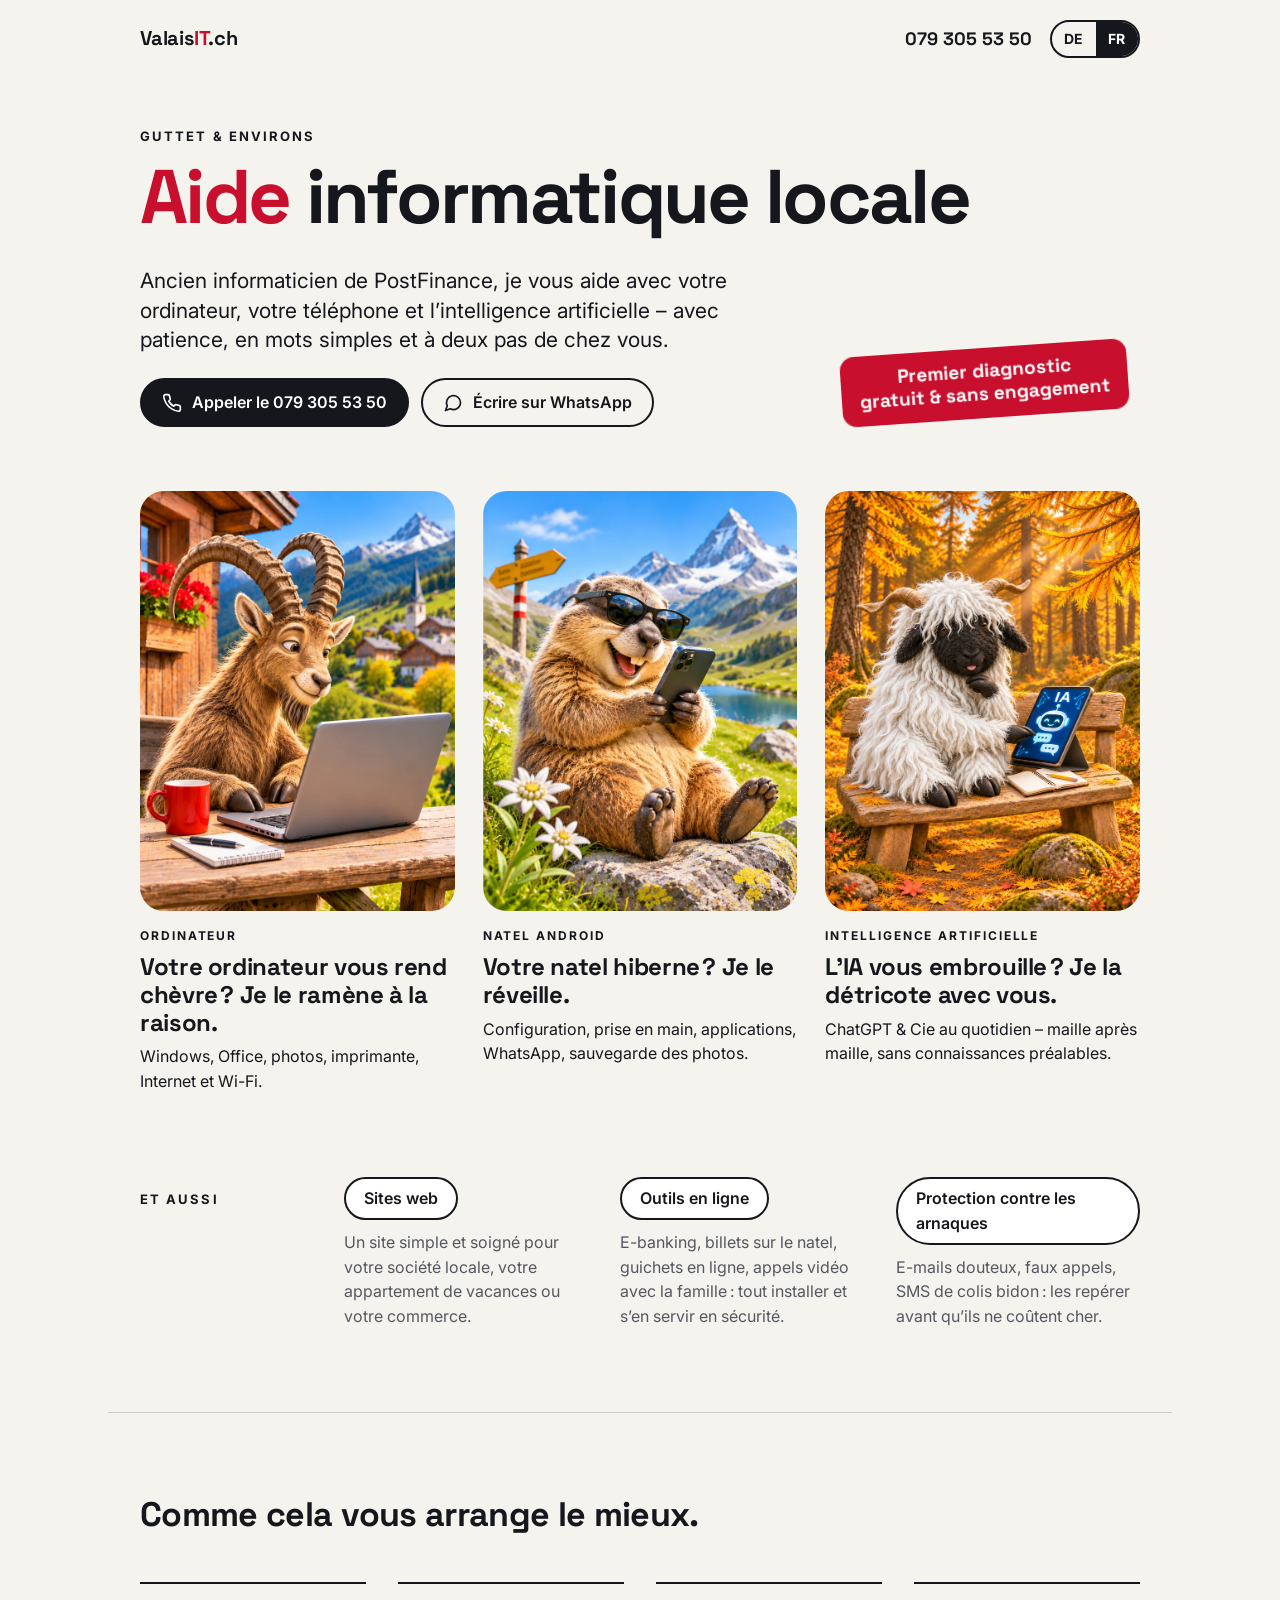
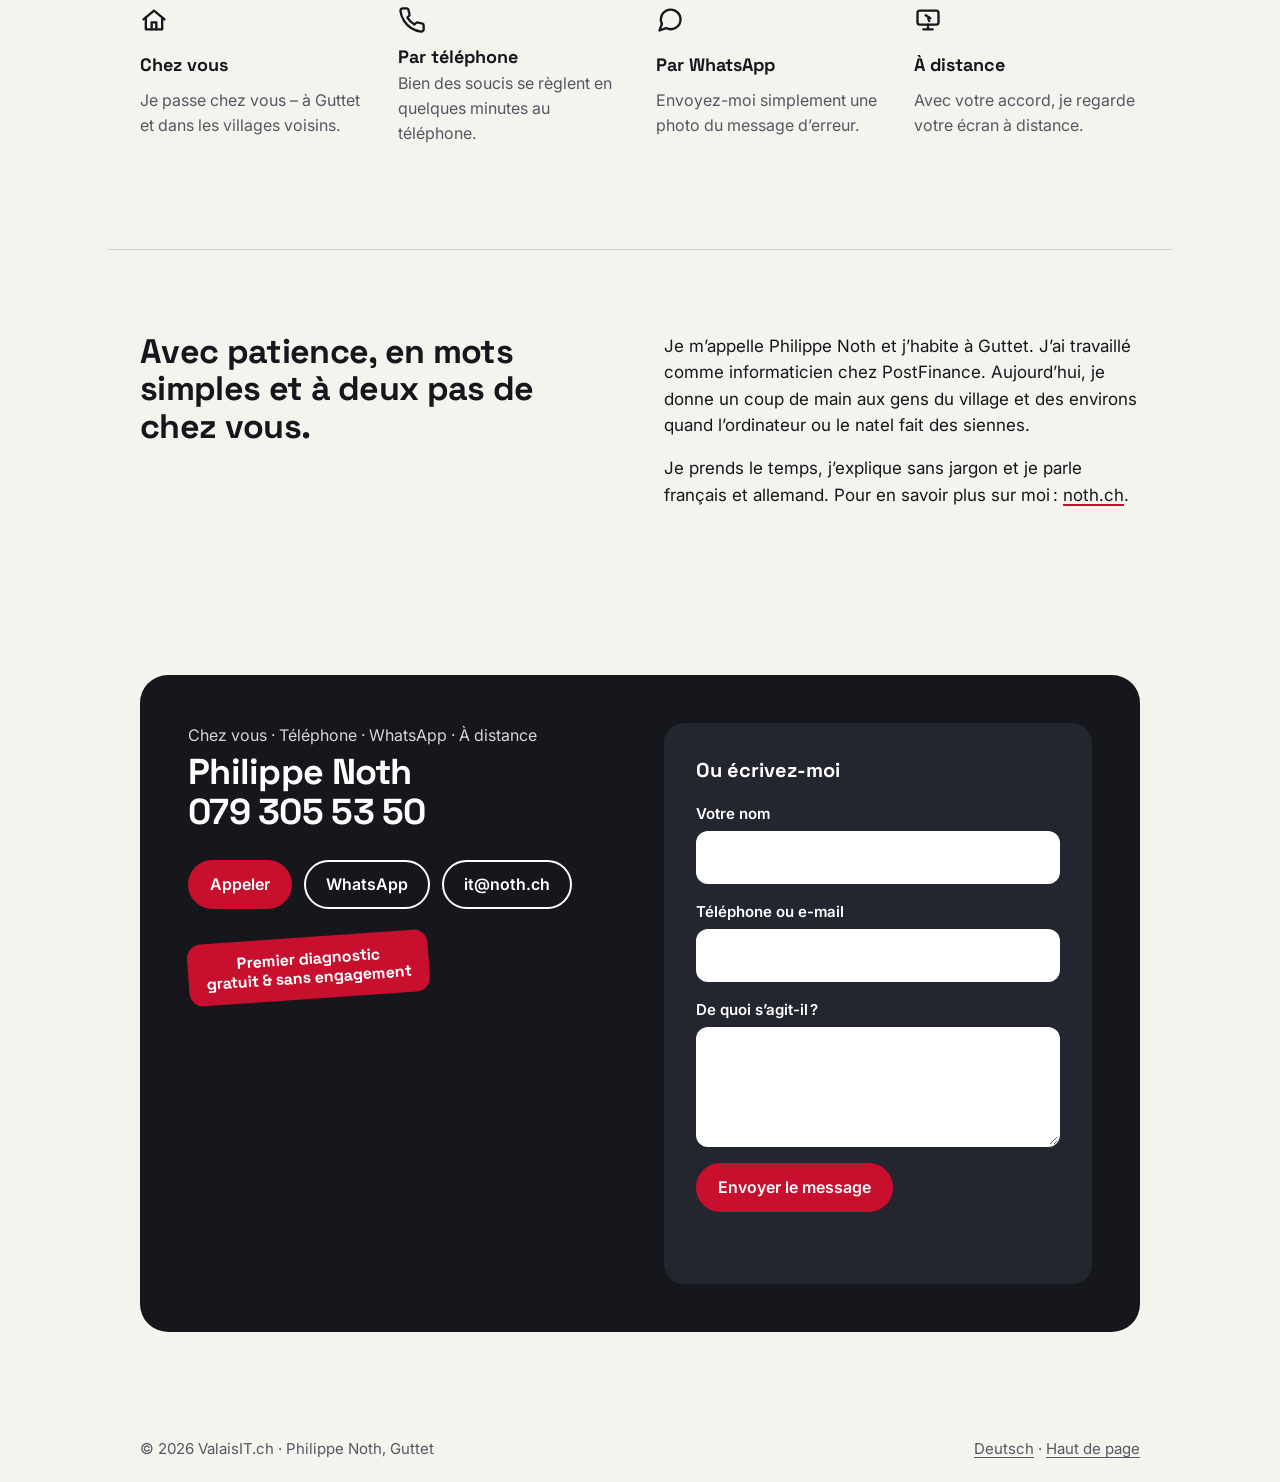
==== commit 1d607e6d: "Update sheep image Co-Authored-By: Claude Fable 5.2 <noreply@anthropic.com>" ====
--- a/fr/index.html
+++ b/fr/index.html
@@ -97,7 +97,7 @@
     </article>
     <article>
       <div class="trio-figure">
-        <img src="../images/schaf-tablet.webp" width="760" height="1024" alt="Un mouton nez noir, assis sur un banc dans une forêt de mélèzes en automne, tapote d’un air songeur une tablette où s’affichent des bulles de dialogue et une ampoule.">
+        <img src="../images/schaf-tablet.webp" width="760" height="1023" alt="Un mouton nez noir tout ébouriffé, assis sur un banc dans une forêt de mélèzes en automne, tapote d’un air songeur une tablette où s’affichent un petit robot souriant, des bulles de dialogue et les lettres « IA ».">
       </div>
       <div>
         <span class="label">Intelligence artificielle</span>
